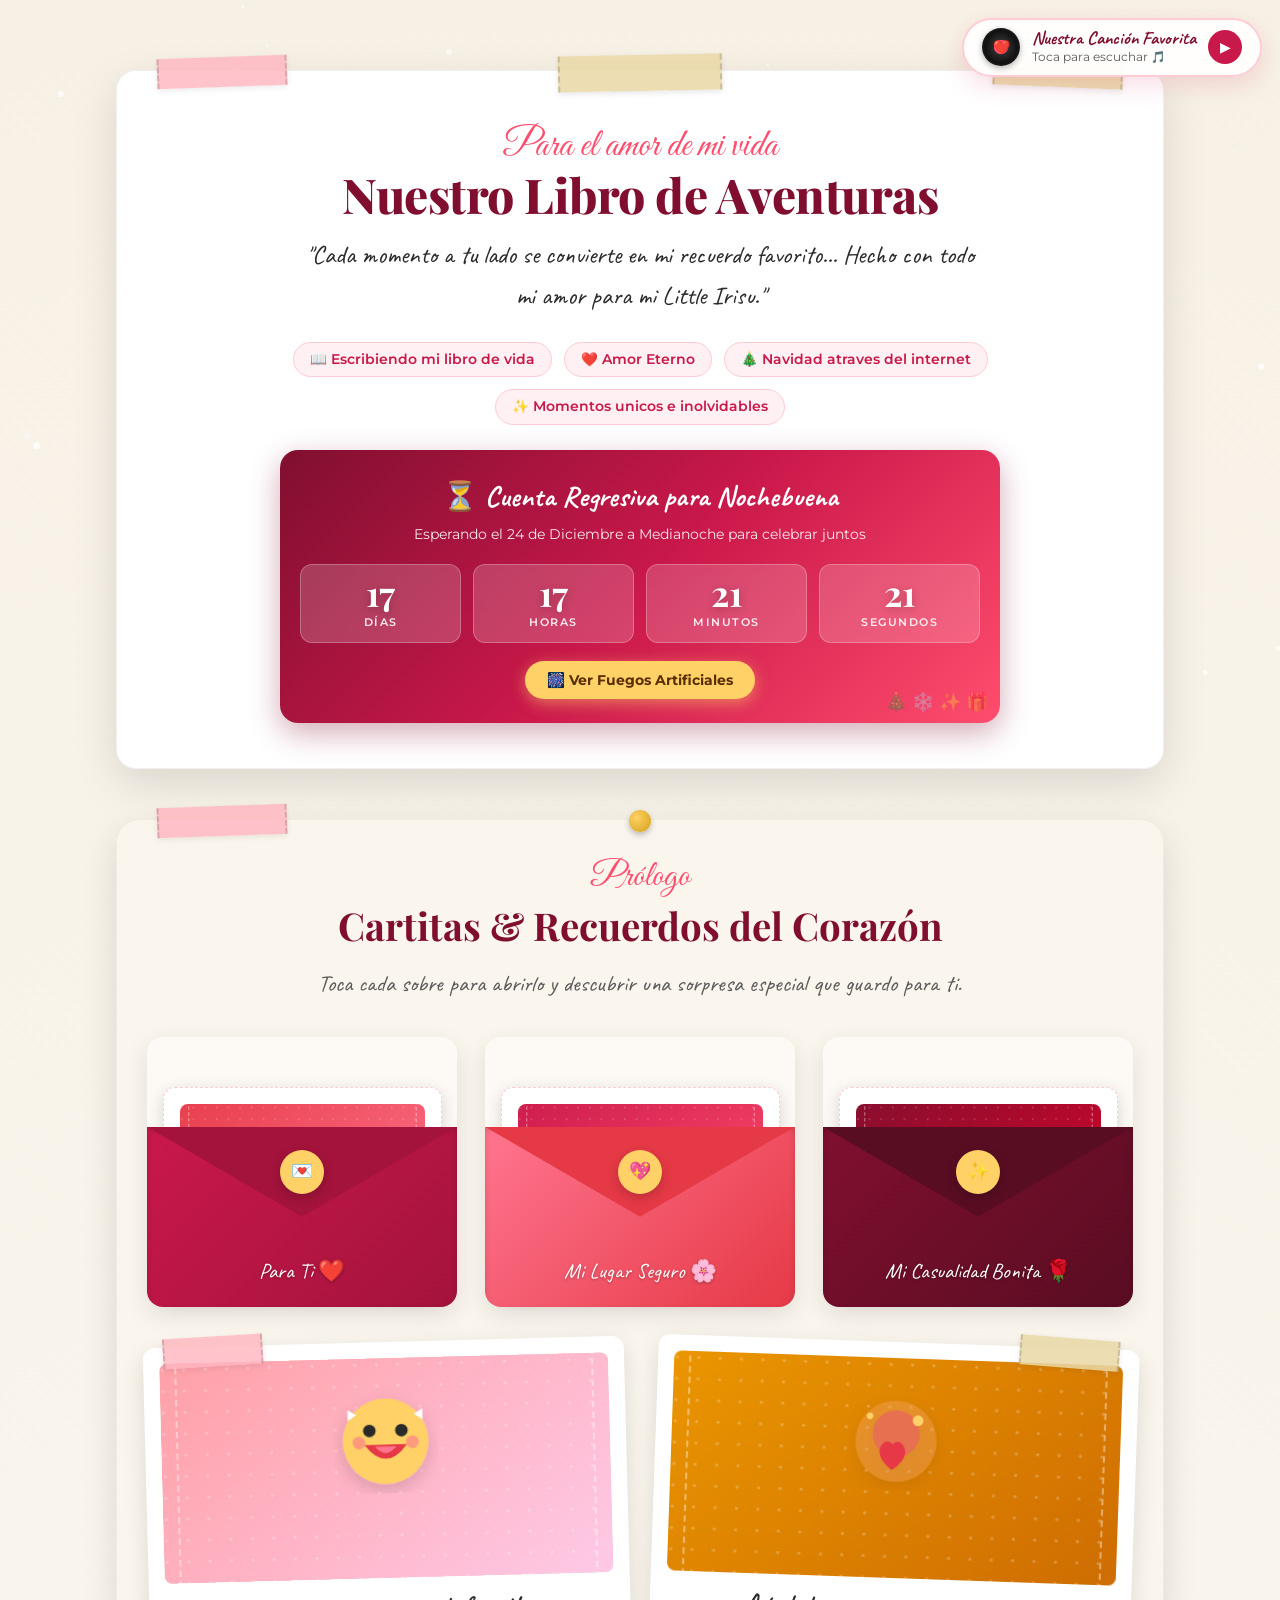
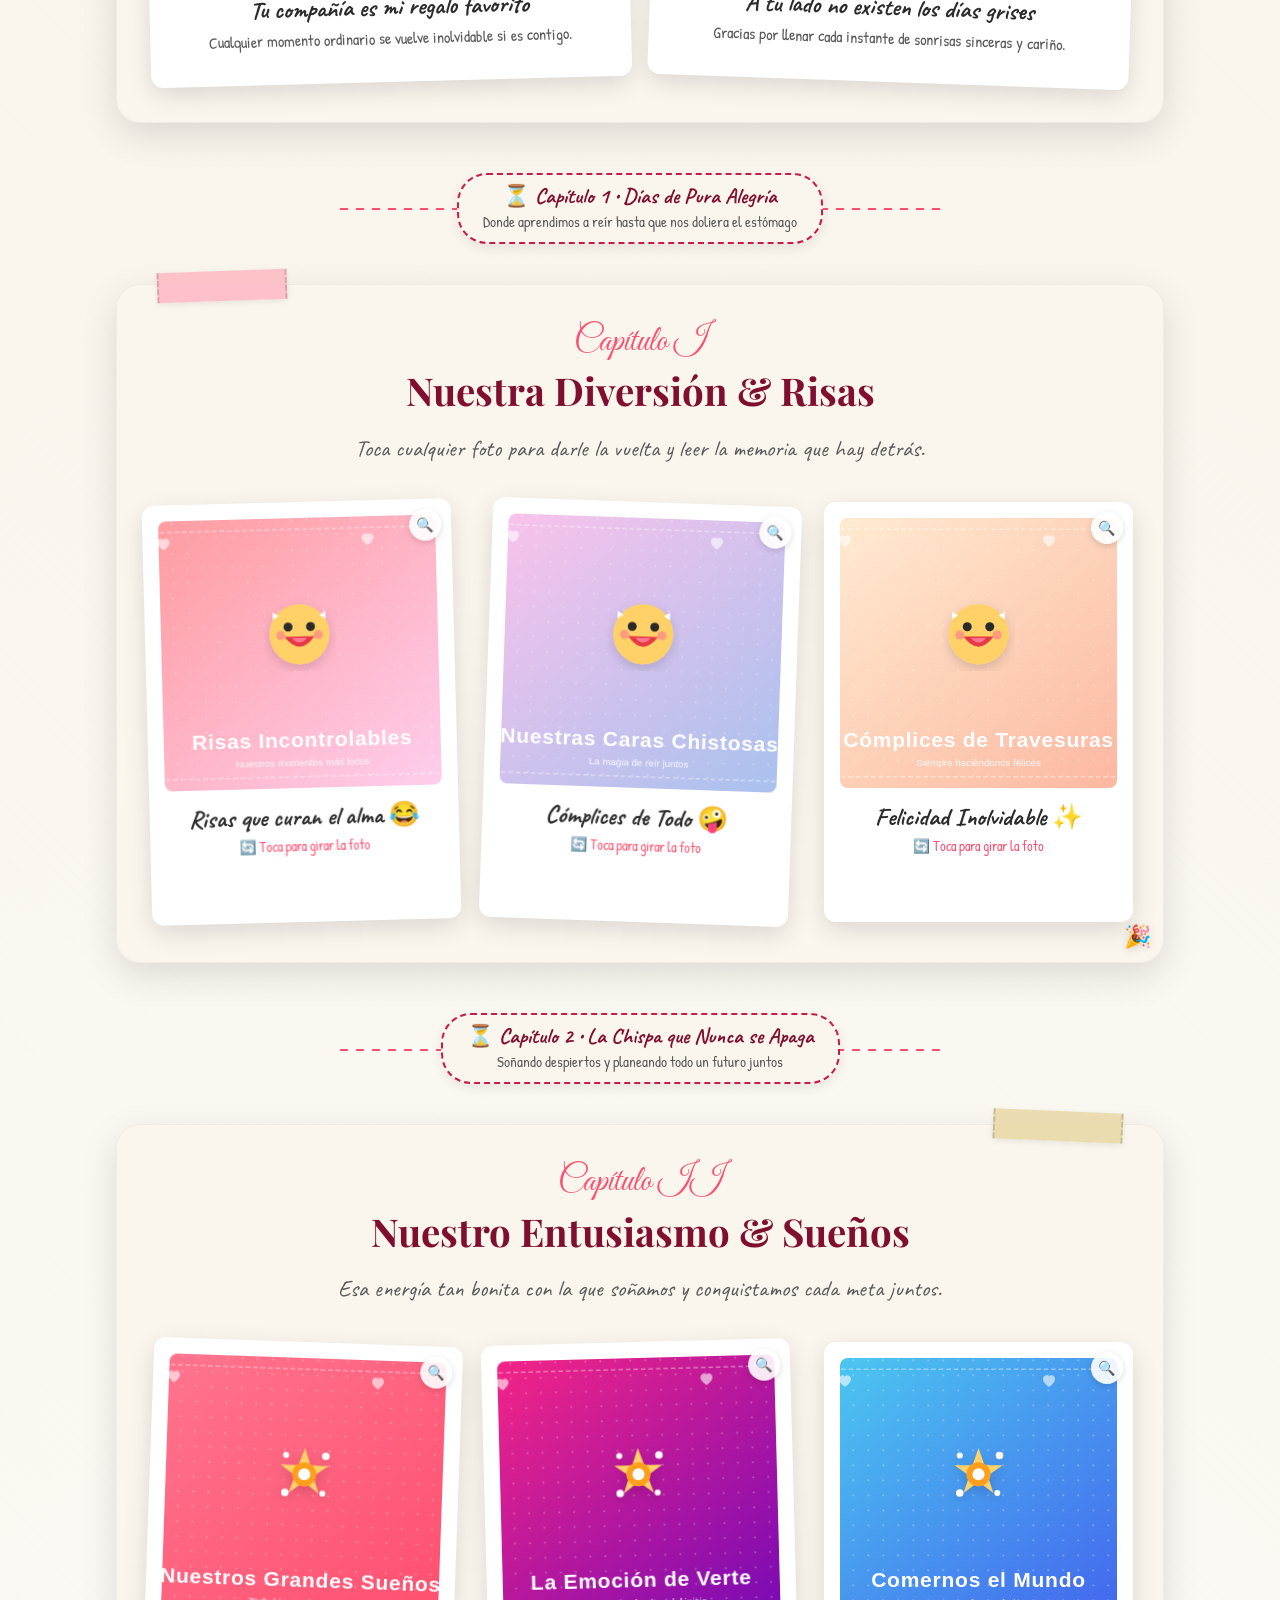
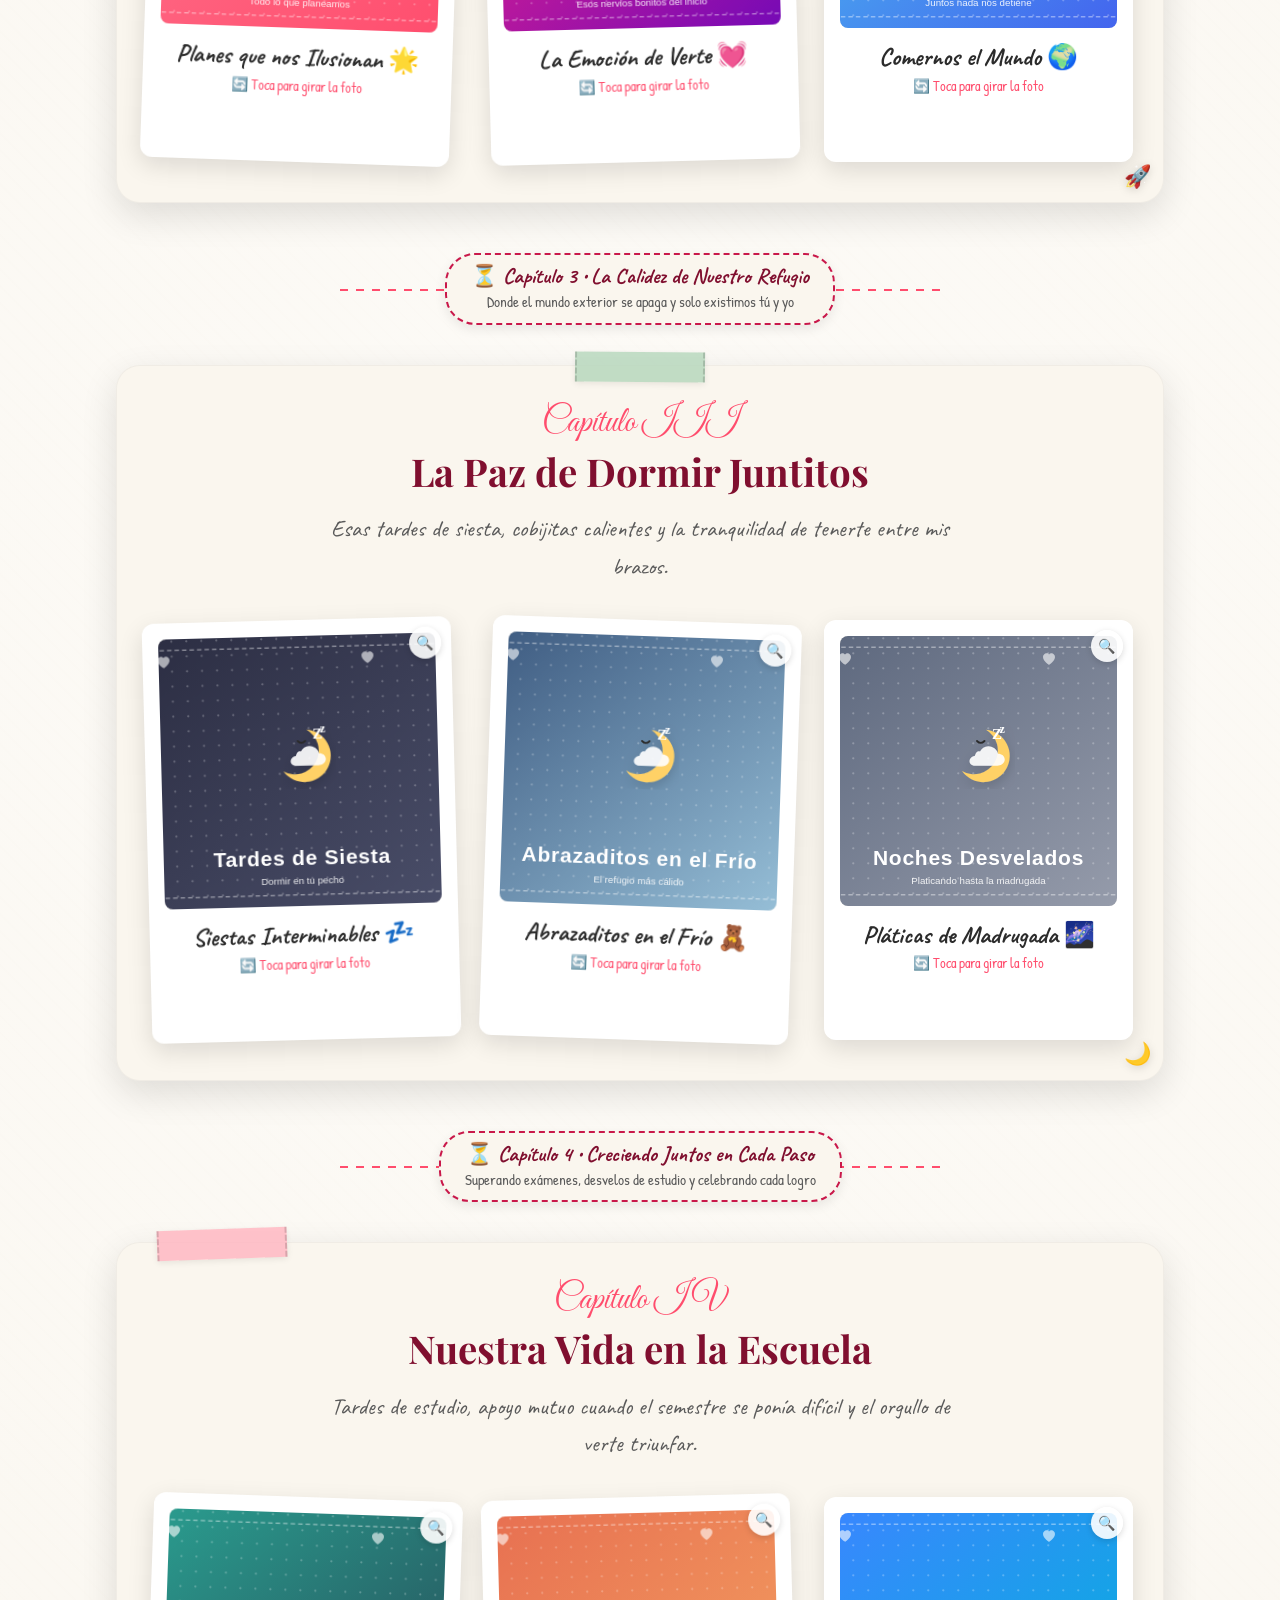
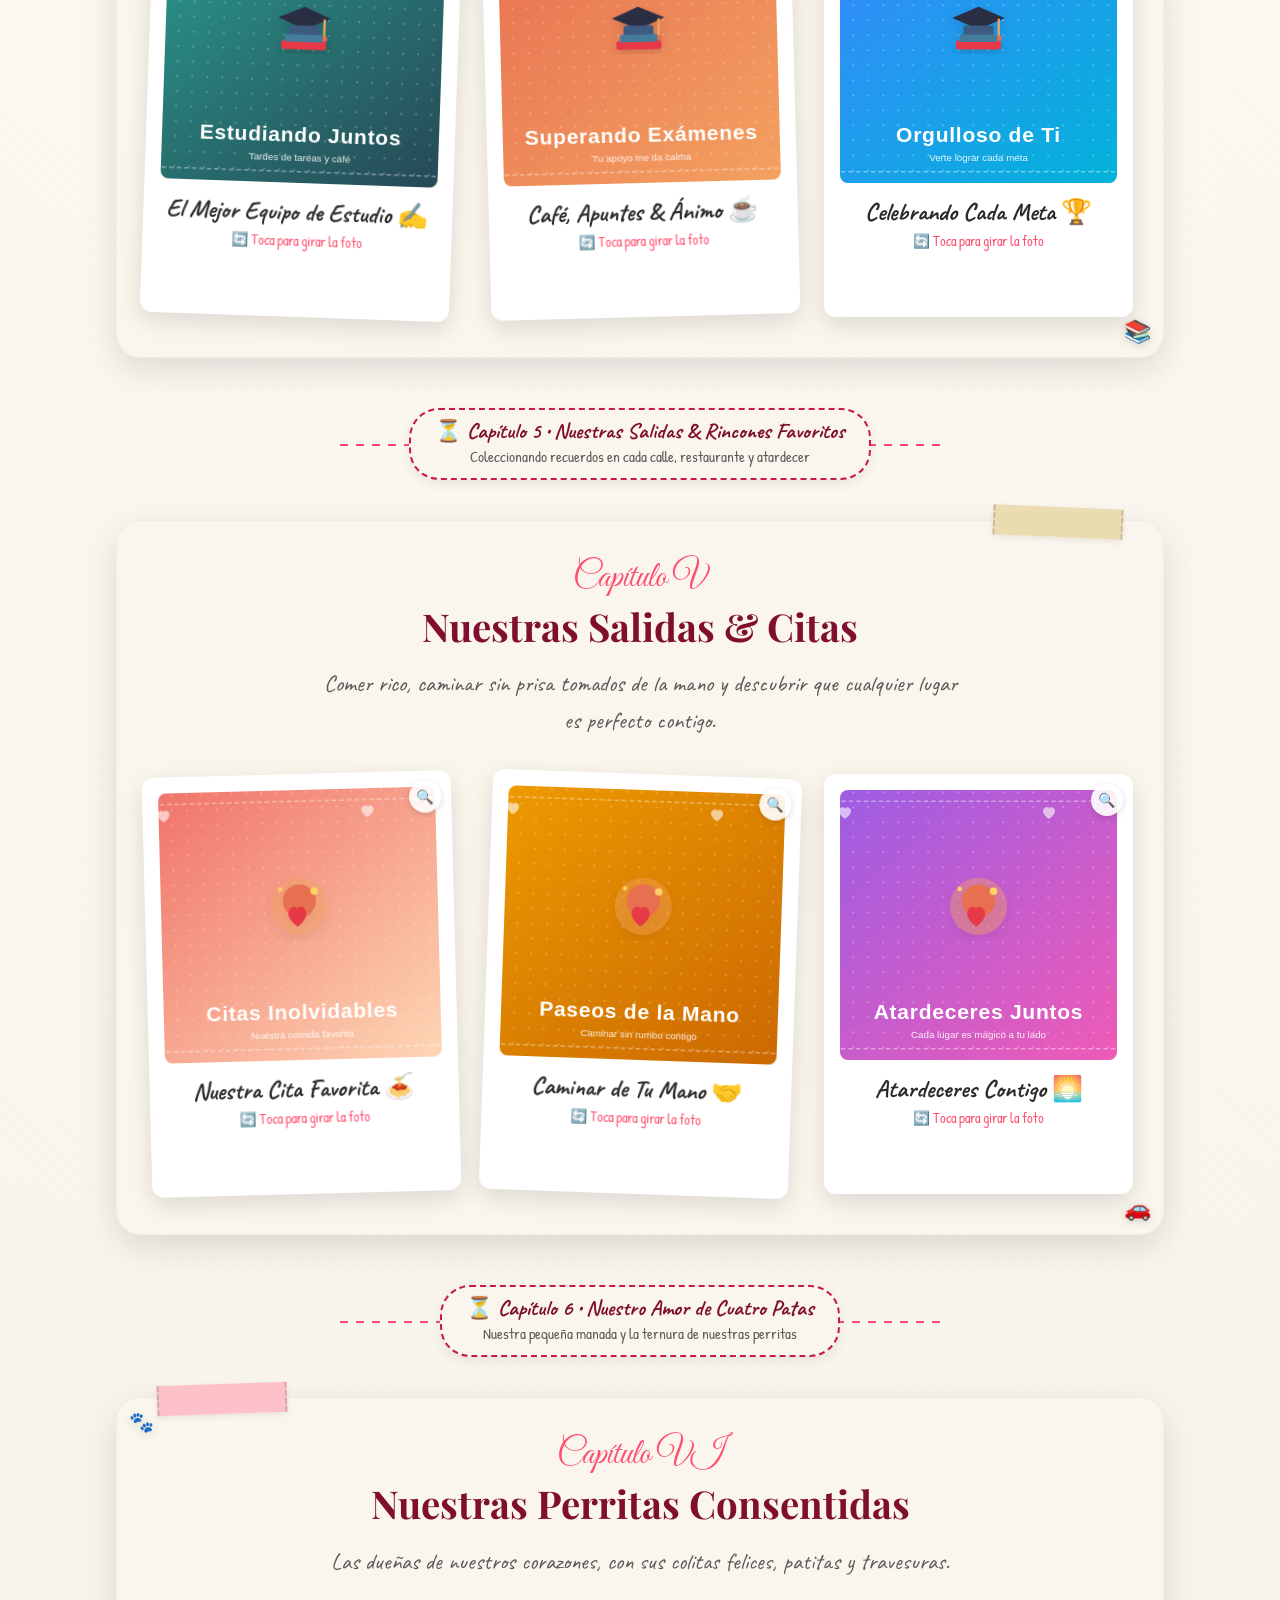
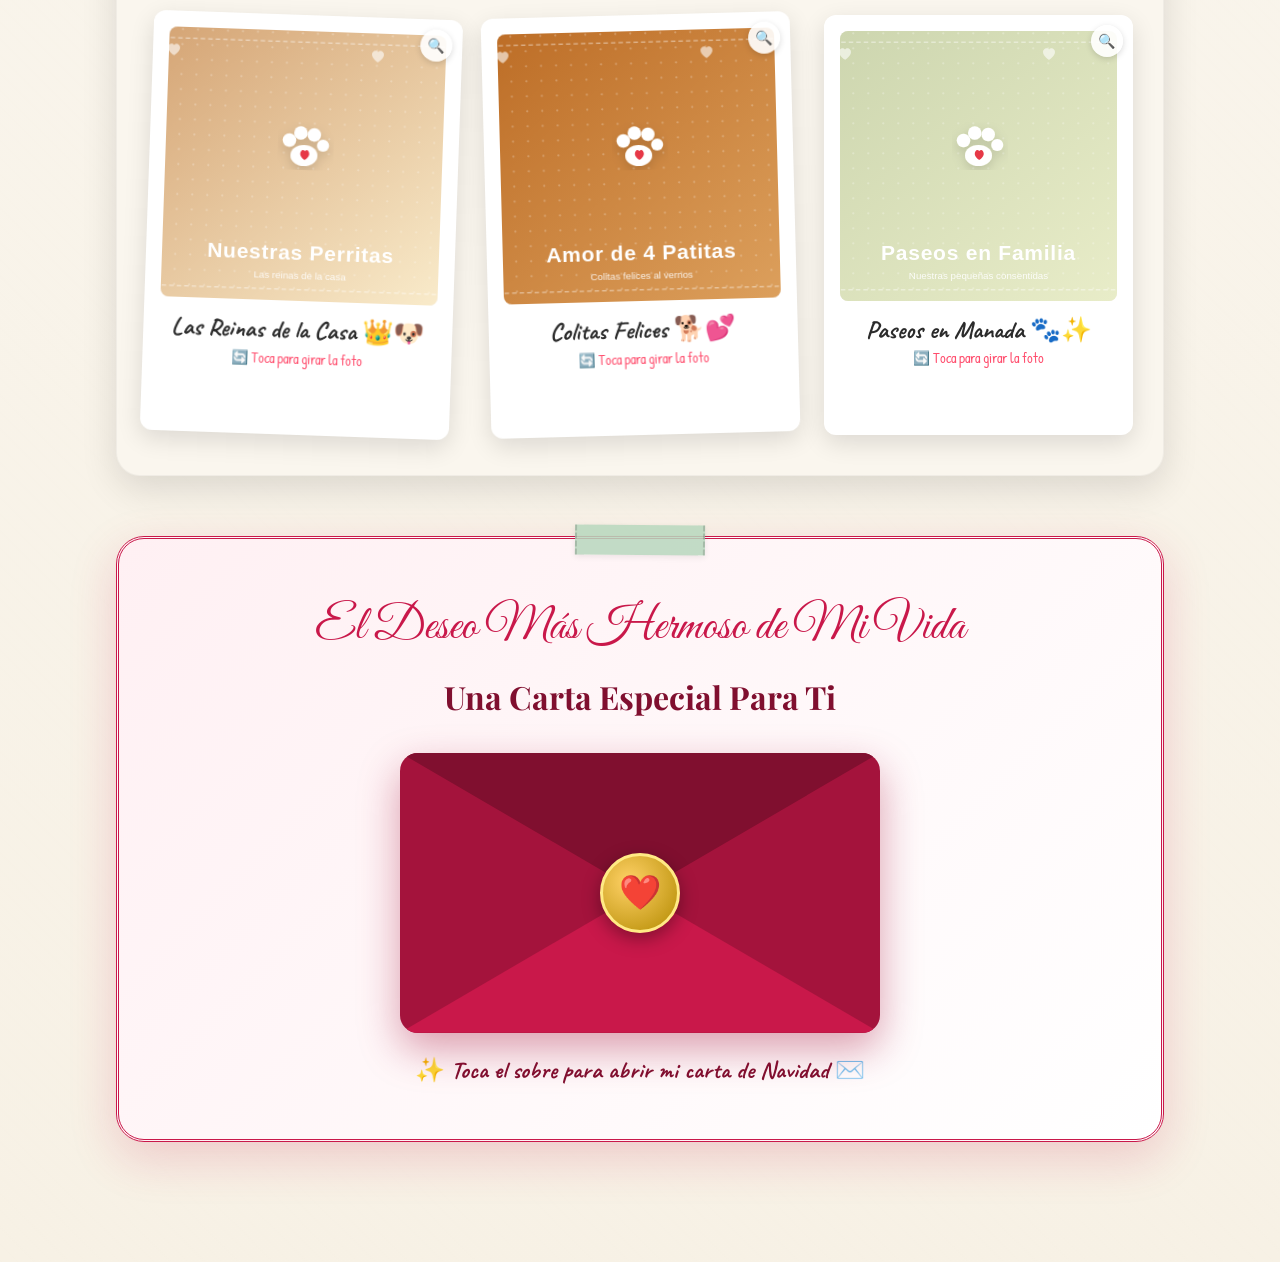
==== NAVIDAD CON MI PRINCESA.html @ db781405 "Subir proyecto Libro de Aventuras Navidad 2026" ====
<!DOCTYPE html>
<html lang="es">
<head>
  <meta charset="UTF-8">
  <meta name="viewport" content="width=device-width, initial-scale=1.0">
  <title>MI LITTLE IRISU ❤️ Nuestro Libro de Aventuras</title>
  
  <!-- Fuentes Románticas de Google -->
  <link rel="preconnect" href="https://fonts.googleapis.com">
  <link rel="preconnect" href="https://fonts.gstatic.com" crossorigin>
  <link href="https://fonts.googleapis.com/css2?family=Caveat:wght@400..700&family=Great+Vibes&family=Montserrat:ital,wght@0,300;0,400;0,600;0,700;1,400&family=Patrick+Hand&family=Playfair+Display:ital,wght@0,400..800;1,400..700&display=swap" rel="stylesheet">
  
  <!-- Estilos CSS -->
  <link rel="stylesheet" href="css/styles.css">
</head>
<body>

  <!-- Lienzos para animación de nieve suave y fuegos artificiales -->
  <canvas id="snow-canvas"></canvas>
  <canvas id="fireworks-canvas"></canvas>

  <!-- ======================================================================
       🎵 SECCIÓN DE MÚSICA (CANCION DE LA WEB)
       ======================================================================
       👉 CÓMO CAMBIAR LA CANCIÓN:
       1. Guarda tu canción en formato MP3 dentro de la carpeta:
          assets/audio/
       2. Nómbrala exactamente: cancion.mp3
       3. O si prefieres otro nombre, cámbialo aquí en 'src="assets/audio/tu_cancion.mp3"'
       4. Más abajo puedes cambiar el nombre de la canción que aparece en pantalla.
       ====================================================================== -->
  <audio id="bg-music-audio" src="assets/audio/cancion.mp3" preload="auto" loop></audio>

  <!-- Reproductor Romántico Flotante (Solo botón de reproducir para ella) -->
  <div class="audio-player-pill" title="Nuestra música">
    <div class="vinyl-disc" id="vinyl-disc"></div>
    <div class="player-info">
      <!-- ✏️ AQUÍ PUEDES CAMBIAR EL NOMBRE DE LA CANCIÓN O EL MENSAJE: -->
      <span class="player-title" id="player-song-title">Nuestra Canción Favorita</span>
      <span class="player-subtitle">Toca para escuchar 🎵</span>
    </div>
    <button class="player-btn" id="music-toggle-btn" aria-label="Reproducir música">▶</button>
  </div>

  <!-- Contenedor Principal del Libro de Aventuras (Scrapbook) -->
  <main class="scrapbook-container">

    <!-- ======================================================================
         PORTADA / ENCABEZADO DEL DIARIO
         ====================================================================== -->
    <header class="hero-journal">
      <div class="washi-tape"></div>
      <div class="washi-tape right"></div>
      
      <!-- ✏️ TÍTULOS Y DEDICATORIAS PRINCIPALES: -->
      <p class="hero-subtitle-top">Para el amor de mi vida</p>
      <h1 class="hero-title">Nuestro Libro de Aventuras</h1>
      <p class="hero-tagline">"Cada momento a tu lado se convierte en mi recuerdo favorito... Hecho con todo mi amor para mi Little Irisu."</p>
      
      <div class="hero-badges-row">
        <span class="hero-badge">📖 Escribiendo mi libro de vida </span>
        <span class="hero-badge">❤️ Amor  Eterno </span>
        <span class="hero-badge">🎄 Navidad atraves del internet</span>
        <span class="hero-badge">✨ Momentos unicos e inolvidables</span>
      </div>

      <!-- ====================================================================
           ⏳ CUENTA REGRESIVA PARA NOCHEBUENA (24 DE DICIEMBRE A MEDIANOCHE)
           ==================================================================== -->
      <section class="countdown-box">
        <h2 class="countdown-header">⏳ Cuenta Regresiva para Nochebuena</h2>
        <p class="countdown-target-desc">Esperando el 24 de Diciembre a Medianoche para celebrar juntos</p>
        
        <div class="countdown-grid">
          <div class="countdown-item">
            <span class="countdown-num" id="count-days">00</span>
            <span class="countdown-label">Días</span>
          </div>
          <div class="countdown-item">
            <span class="countdown-num" id="count-hours">00</span>
            <span class="countdown-label">Horas</span>
          </div>
          <div class="countdown-item">
            <span class="countdown-num" id="count-mins">00</span>
            <span class="countdown-label">Minutos</span>
          </div>
          <div class="countdown-item">
            <span class="countdown-num" id="count-secs">00</span>
            <span class="countdown-label">Segundos</span>
          </div>
        </div>

        <div class="countdown-actions">
          <button class="fireworks-btn" id="btn-test-fireworks">
            🎆 Ver Fuegos Artificiales
          </button>
        </div>
      </section>
    </header>

    <!-- ======================================================================
         💌 SECCIÓN INICIAL: SOBRES INTERACTIVOS & CARTITAS
         ======================================================================
         Al hacer clic en cada sobre, se abre la solapa y sale la cartita con
         su foto y texto describiendo cuánto disfrutas su compañía.
         ====================================================================== -->
    <section class="journal-section" id="seccion-inicio">
      <div class="washi-tape"></div>
      <div class="pushpin"></div>

      <div class="section-header">
        <span class="chapter-number">Prólogo</span>
        <h2 class="section-title">Cartitas & Recuerdos del Corazón</h2>
        <p class="section-dedication">Toca cada sobre para abrirlo y descubrir una sorpresa especial que guardo para ti.</p>
      </div>

      <div class="envelopes-row">
        
        <!-- ✉️ SOBRE 1:
             Para cambiar la foto: reemplaza el archivo en "assets/img/sobres/sobre1.jpg"
             o cambia el src="assets/img/sobres/tu_foto.jpg" aquí abajo: -->
        <div class="envelope-card" id="envelope-1">
          <div class="envelope-wrapper">
            <div class="envelope-flap"></div>
            <div class="envelope-seal-btn">💌</div>
            <div class="envelope-letter">
              <!-- 📸 FOTO SOBRE 1: -->
              <img src="assets/img/sobres/sobre1.svg" alt="Recuerdo de amor" class="envelope-letter-img">
              <!-- ✏️ TEXTO SOBRE 1: -->
              <p class="envelope-letter-text">
                "Desde el primer instante en que empezamos a platicar, sentí una conexión tan pura. Disfruto cada segundo a tu lado, tu risa ilumina mis días más difíciles y me llena de vida."
              </p>
            </div>
            <div class="envelope-pocket">
              <span class="envelope-tag">Para Ti ❤️</span>
            </div>
          </div>
        </div>

        <!-- ✉️ SOBRE 2:
             Para cambiar la foto: reemplaza el archivo en "assets/img/sobres/sobre2.jpg"
             o cambia el src="assets/img/sobres/tu_foto.jpg" aquí abajo: -->
        <div class="envelope-card" id="envelope-2">
          <div class="envelope-wrapper">
            <div class="envelope-flap blush"></div>
            <div class="envelope-seal-btn">💖</div>
            <div class="envelope-letter">
              <!-- 📸 FOTO SOBRE 2: -->
              <img src="assets/img/sobres/sobre2.svg" alt="Recuerdo tierno" class="envelope-letter-img">
              <!-- ✏️ TEXTO SOBRE 2: -->
              <p class="envelope-letter-text">
                "No hay lugar en el mundo donde me sienta más en paz que cuando estoy contigo. Disfruto tanto tu compañía; estar a tu lado hace que el tiempo vuele y siempre quiera más."
              </p>
            </div>
            <div class="envelope-pocket blush">
              <span class="envelope-tag">Mi Lugar Seguro 🌸</span>
            </div>
          </div>
        </div>

        <!-- ✉️ SOBRE 3:
             Para cambiar la foto: reemplaza el archivo en "assets/img/sobres/sobre3.jpg"
             o cambia el src="assets/img/sobres/tu_foto.jpg" aquí abajo: -->
        <div class="envelope-card" id="envelope-3">
          <div class="envelope-wrapper">
            <div class="envelope-flap deep"></div>
            <div class="envelope-seal-btn">✨</div>
            <div class="envelope-letter">
              <!-- 📸 FOTO SOBRE 3: -->
              <img src="assets/img/sobres/sobre3.svg" alt="Recuerdo especial" class="envelope-letter-img">
              <!-- ✏️ TEXTO SOBRE 3: -->
              <p class="envelope-letter-text">
                "Amo tu forma de ser, tus ocurrencias, tu dulzura y cómo me haces sentir tan amado. Eres la casualidad más bonita que el destino puso en mi camino."
              </p>
            </div>
            <div class="envelope-pocket deep">
              <span class="envelope-tag">Mi Casualidad Bonita 🌹</span>
            </div>
          </div>
        </div>

      </div>

      <!-- POLAROIDS ESTÁTICAS DE INICIO -->
      <div class="static-memories-row">
        
        <!-- Polaroid Estática 1 -->
        <div class="polaroid-face polaroid-tilt-left" style="position:relative; min-height: 340px;">
          <div class="washi-tape" style="top:-10px; left:20px; width:100px;"></div>
          <div class="polaroid-photo-wrapper" style="height:220px;">
            <!-- 📸 FOTO ESTÁTICA 1: -->
            <img src="assets/img/diversion/foto1.svg" alt="Sonrisas juntos" class="polaroid-img">
          </div>
          <!-- ✏️ TÍTULO Y TEXTO: -->
          <p class="polaroid-caption">Tu compañía es mi regalo favorito</p>
          <p style="font-family: var(--font-note); font-size: 1rem; color: var(--text-muted); text-align: center; margin-top: 4px;">
            Cualquier momento ordinario se vuelve inolvidable si es contigo.
          </p>
        </div>

        <!-- Polaroid Estática 2 -->
        <div class="polaroid-face polaroid-tilt-right" style="position:relative; min-height: 340px;">
          <div class="washi-tape right" style="top:-10px; right:20px; width:100px;"></div>
          <div class="polaroid-photo-wrapper" style="height:220px;">
            <!-- 📸 FOTO ESTÁTICA 2: -->
            <img src="assets/img/salidas/foto2.svg" alt="Paseos de la mano" class="polaroid-img">
          </div>
          <!-- ✏️ TÍTULO Y TEXTO: -->
          <p class="polaroid-caption">A tu lado no existen los días grises</p>
          <p style="font-family: var(--font-note); font-size: 1rem; color: var(--text-muted); text-align: center; margin-top: 4px;">
            Gracias por llenar cada instante de sonrisas sinceras y cariño.
          </p>
        </div>

      </div>
    </section>

    <!-- ======================================================================
         ⏳ LAPSO DE TIEMPO 1
         ====================================================================== -->
    <div class="time-lapse-connector">
      <div class="time-lapse-badge">
        <span class="time-lapse-period">⏳ Capítulo 1 • Días de Pura Alegría</span>
        <span class="time-lapse-phrase">Donde aprendimos a reír hasta que nos doliera el estómago</span>
      </div>
    </div>

    <!-- ======================================================================
         🤣 SECCIÓN 1: DIVERSIÓN
         ====================================================================== -->
    <section class="journal-section" id="seccion-diversion">
      <div class="washi-tape"></div>
      <div class="sticker-heart">🎉</div>

      <div class="section-header">
        <span class="chapter-number">Capítulo I</span>
        <h2 class="section-title">Nuestra Diversión & Risas</h2>
        <p class="section-dedication">Toca cualquier foto para darle la vuelta y leer la memoria que hay detrás.</p>
      </div>

      <div class="cards-grid">
        
        <!-- ====================================================
             📸 TARJETA DIVERSIÓN 1:
             - Foto del frente: src="assets/img/diversion/foto1.svg" (o tu foto .jpg)
             - Reverso: Texto que se lee al voltear la tarjeta
             ==================================================== -->
        <div class="polaroid-flip-card">
          <div class="polaroid-inner">
            <div class="polaroid-face polaroid-front polaroid-tilt-left">
              <div class="card-tools">
                <button class="tool-btn tool-zoom" title="Ampliar">🔍</button>
              </div>
              <div class="polaroid-photo-wrapper">
                <!-- 📸 FOTO: -->
                <img src="assets/img/diversion/foto1.svg" alt="Diversión juntos" class="polaroid-img">
              </div>
              <p class="polaroid-caption">Risas que curan el alma 😂</p>
              <div class="card-hint-flip">🔄 Toca para girar la foto</div>
            </div>
            <!-- REVERSO (NOTAS ESCRITAS A MANO): -->
            <div class="polaroid-face polaroid-back">
              <div class="back-header">
                <span class="back-date">📅 Siempre Contigo</span>
                <span class="back-stamp">✨</span>
              </div>
              <!-- ✏️ TU TEXTO DEL REVERSO: -->
              <p class="back-note-text">
                "Amo cuando nos reímos de cualquier tontería que nadie más entendería. Nuestras caras chistosas, las miradas cómplices y esa forma tan tuya de hacerme sonreír incluso cuando tengo un mal día."
              </p>
              <div class="back-signature">Te amo infinito ❤️</div>
            </div>
          </div>
        </div>

        <!-- ====================================================
             📸 TARJETA DIVERSIÓN 2:
             - Foto del frente: src="assets/img/diversion/foto2.svg" (o tu foto .jpg)
             ==================================================== -->
        <div class="polaroid-flip-card">
          <div class="polaroid-inner">
            <div class="polaroid-face polaroid-front polaroid-tilt-right">
              <div class="card-tools">
                <button class="tool-btn tool-zoom" title="Ampliar">🔍</button>
              </div>
              <div class="polaroid-photo-wrapper">
                <!-- 📸 FOTO: -->
                <img src="assets/img/diversion/foto2.svg" alt="Travesuras" class="polaroid-img">
              </div>
              <p class="polaroid-caption">Cómplices de Todo 🤪</p>
              <div class="card-hint-flip">🔄 Toca para girar la foto</div>
            </div>
            <div class="polaroid-face polaroid-back">
              <div class="back-header">
                <span class="back-date">📅 Momentos Épicos</span>
                <span class="back-stamp">🍕</span>
              </div>
              <!-- ✏️ TU TEXTO DEL REVERSO: -->
              <p class="back-note-text">
                "Contigo nunca hay momentos aburridos. Somos el mejor equipo para hacer travesuras, cantar canciones a todo pulmón y disfrutar de cada ocurrencia juntos."
              </p>
              <div class="back-signature">Mi payasita favorita 💕</div>
            </div>
          </div>
        </div>

        <!-- ====================================================
             📸 TARJETA DIVERSIÓN 3:
             - Foto del frente: src="assets/img/diversion/foto3.svg" (o tu foto .jpg)
             ==================================================== -->
        <div class="polaroid-flip-card">
          <div class="polaroid-inner">
            <div class="polaroid-face polaroid-front">
              <div class="card-tools">
                <button class="tool-btn tool-zoom" title="Ampliar">🔍</button>
              </div>
              <div class="polaroid-photo-wrapper">
                <!-- 📸 FOTO: -->
                <img src="assets/img/diversion/foto3.svg" alt="Felicidad pura" class="polaroid-img">
              </div>
              <p class="polaroid-caption">Felicidad Inolvidable ✨</p>
              <div class="card-hint-flip">🔄 Toca para girar la foto</div>
            </div>
            <div class="polaroid-face polaroid-back">
              <div class="back-header">
                <span class="back-date">📅 Nuestra Magia</span>
                <span class="back-stamp">💫</span>
              </div>
              <!-- ✏️ TU TEXTO DEL REVERSO: -->
              <p class="back-note-text">
                "Estar a tu lado me hace sentir como un niño pequeño otra vez, lleno de curiosidad y alegría. Verte sonreír de oreja a oreja es el espectáculo más bonito del mundo."
              </p>
              <div class="back-signature">Por siempre juntos 💖</div>
            </div>
          </div>
        </div>

      </div>
    </section>

    <!-- ======================================================================
         ⏳ LAPSO DE TIEMPO 2
         ====================================================================== -->
    <div class="time-lapse-connector">
      <div class="time-lapse-badge">
        <span class="time-lapse-period">⏳ Capítulo 2 • La Chispa que Nunca se Apaga</span>
        <span class="time-lapse-phrase">Soñando despiertos y planeando todo un futuro juntos</span>
      </div>
    </div>

    <!-- ======================================================================
         🚀 SECCIÓN 2: ENTUSIASMO
         ====================================================================== -->
    <section class="journal-section" id="seccion-entusiasmo">
      <div class="washi-tape right"></div>
      <div class="sticker-heart">🚀</div>

      <div class="section-header">
        <span class="chapter-number">Capítulo II</span>
        <h2 class="section-title">Nuestro Entusiasmo & Sueños</h2>
        <p class="section-dedication">Esa energía tan bonita con la que soñamos y conquistamos cada meta juntos.</p>
      </div>

      <div class="cards-grid">
        
        <!-- 📸 TARJETA ENTUSIASMO 1: -->
        <div class="polaroid-flip-card">
          <div class="polaroid-inner">
            <div class="polaroid-face polaroid-front polaroid-tilt-right">
              <div class="card-tools">
                <button class="tool-btn tool-zoom" title="Ampliar">🔍</button>
              </div>
              <div class="polaroid-photo-wrapper">
                <!-- 📸 FOTO: -->
                <img src="assets/img/entusiasmo/foto1.svg" alt="Nuestros Sueños" class="polaroid-img">
              </div>
              <p class="polaroid-caption">Planes que nos Ilusionan 🌟</p>
              <div class="card-hint-flip">🔄 Toca para girar la foto</div>
            </div>
            <div class="polaroid-face polaroid-back">
              <div class="back-header">
                <span class="back-date">📅 Metas Compartidas</span>
                <span class="back-stamp">✈️</span>
              </div>
              <!-- ✏️ TU TEXTO DEL REVERSO: -->
              <p class="back-note-text">
                "Amo la chispa en tus ojitos cada vez que me cuentas un sueño nuevo, un proyecto o un viaje que queremos hacer. Esa pasión tuya me contagia y me hace desear llegar lejísimos a tu lado."
              </p>
              <div class="back-signature">Tú y yo al infinito 💫</div>
            </div>
          </div>
        </div>

        <!-- 📸 TARJETA ENTUSIASMO 2: -->
        <div class="polaroid-flip-card">
          <div class="polaroid-inner">
            <div class="polaroid-face polaroid-front polaroid-tilt-left">
              <div class="card-tools">
                <button class="tool-btn tool-zoom" title="Ampliar">🔍</button>
              </div>
              <div class="polaroid-photo-wrapper">
                <!-- 📸 FOTO: -->
                <img src="assets/img/entusiasmo/foto2.svg" alt="Nuestra Energía" class="polaroid-img">
              </div>
              <p class="polaroid-caption">La Emoción de Verte 💓</p>
              <div class="card-hint-flip">🔄 Toca para girar la foto</div>
            </div>
            <div class="polaroid-face polaroid-back">
              <div class="back-header">
                <span class="back-date">📅 Mariposas en el Estómago</span>
                <span class="back-stamp">💌</span>
              </div>
              <!-- ✏️ TU TEXTO DEL REVERSO: -->
              <p class="back-note-text">
                "Aunque nos veamos todos los días, sigo sintiendo esa emoción hermosa antes de encontrarnos. Arreglarme para verte y esperar tu llegada sigue siendo mi parte favorita de la semana."
              </p>
              <div class="back-signature">Siempre enamorado de ti 🌹</div>
            </div>
          </div>
        </div>

        <!-- 📸 TARJETA ENTUSIASMO 3: -->
        <div class="polaroid-flip-card">
          <div class="polaroid-inner">
            <div class="polaroid-face polaroid-front">
              <div class="card-tools">
                <button class="tool-btn tool-zoom" title="Ampliar">🔍</button>
              </div>
              <div class="polaroid-photo-wrapper">
                <!-- 📸 FOTO: -->
                <img src="assets/img/entusiasmo/foto3.svg" alt="Conquistar el Mundo" class="polaroid-img">
              </div>
              <p class="polaroid-caption">Comernos el Mundo 🌍</p>
              <div class="card-hint-flip">🔄 Toca para girar la foto</div>
            </div>
            <div class="polaroid-face polaroid-back">
              <div class="back-header">
                <span class="back-date">📅 Nuestro Futuro</span>
                <span class="back-stamp">🚀</span>
              </div>
              <!-- ✏️ TU TEXTO DEL REVERSO: -->
              <p class="back-note-text">
                "Juntos no hay reto que nos quede grande. Tu fuerza me inspira todos los días a ser mejor persona y a creer que lo imposible es solo cuestión de tiempo si vamos de la mano."
              </p>
              <div class="back-signature">Contigo todo es posible ❤️</div>
            </div>
          </div>
        </div>

      </div>
    </section>

    <!-- ======================================================================
         ⏳ LAPSO DE TIEMPO 3
         ====================================================================== -->
    <div class="time-lapse-connector">
      <div class="time-lapse-badge">
        <span class="time-lapse-period">⏳ Capítulo 3 • La Calidez de Nuestro Refugio</span>
        <span class="time-lapse-phrase">Donde el mundo exterior se apaga y solo existimos tú y yo</span>
      </div>
    </div>

    <!-- ======================================================================
         🌙 SECCIÓN 3: DORMIR
         ====================================================================== -->
    <section class="journal-section" id="seccion-dormir">
      <div class="washi-tape center"></div>
      <div class="sticker-heart">🌙</div>

      <div class="section-header">
        <span class="chapter-number">Capítulo III</span>
        <h2 class="section-title">La Paz de Dormir Juntitos</h2>
        <p class="section-dedication">Esas tardes de siesta, cobijitas calientes y la tranquilidad de tenerte entre mis brazos.</p>
      </div>

      <div class="cards-grid">
        
        <!-- 📸 TARJETA DORMIR 1: -->
        <div class="polaroid-flip-card">
          <div class="polaroid-inner">
            <div class="polaroid-face polaroid-front polaroid-tilt-left">
              <div class="card-tools">
                <button class="tool-btn tool-zoom" title="Ampliar">🔍</button>
              </div>
              <div class="polaroid-photo-wrapper">
                <!-- 📸 FOTO: -->
                <img src="assets/img/dormir/foto1.svg" alt="Siestas Juntos" class="polaroid-img">
              </div>
              <p class="polaroid-caption">Siestas Interminables 💤</p>
              <div class="card-hint-flip">🔄 Toca para girar la foto</div>
            </div>
            <div class="polaroid-face polaroid-back">
              <div class="back-header">
                <span class="back-date">📅 Tardes de Lluvia</span>
                <span class="back-stamp">☁️</span>
              </div>
              <!-- ✏️ TU TEXTO DEL REVERSO: -->
              <p class="back-note-text">
                "Verte dormir con esa carita tan tierna y angelical es una de las cosas más hermosas de mi vida. Me da una paz que no encuentro en ninguna otra parte del mundo."
              </p>
              <div class="back-signature">Mi bebita consentida 🌸</div>
            </div>
          </div>
        </div>

        <!-- 📸 TARJETA DORMIR 2: -->
        <div class="polaroid-flip-card">
          <div class="polaroid-inner">
            <div class="polaroid-face polaroid-front polaroid-tilt-right">
              <div class="card-tools">
                <button class="tool-btn tool-zoom" title="Ampliar">🔍</button>
              </div>
              <div class="polaroid-photo-wrapper">
                <!-- 📸 FOTO: -->
                <img src="assets/img/dormir/foto2.svg" alt="Abrazados en el Frío" class="polaroid-img">
              </div>
              <p class="polaroid-caption">Abrazaditos en el Frío 🧸</p>
              <div class="card-hint-flip">🔄 Toca para girar la foto</div>
            </div>
            <div class="polaroid-face polaroid-back">
              <div class="back-header">
                <span class="back-date">📅 Calorcito Tuyo</span>
                <span class="back-stamp">☕</span>
              </div>
              <!-- ✏️ TU TEXTO DEL REVERSO: -->
              <p class="back-note-text">
                "No importa el frío que haga afuera cuando estamos cobijados, abrazados y escuchando nuestra respiración. Eres el lugar más tibio y seguro del universo."
              </p>
              <div class="back-signature">Tu eterno abrazador 💕</div>
            </div>
          </div>
        </div>

        <!-- 📸 TARJETA DORMIR 3: -->
        <div class="polaroid-flip-card">
          <div class="polaroid-inner">
            <div class="polaroid-face polaroid-front">
              <div class="card-tools">
                <button class="tool-btn tool-zoom" title="Ampliar">🔍</button>
              </div>
              <div class="polaroid-photo-wrapper">
                <!-- 📸 FOTO: -->
                <img src="assets/img/dormir/foto3.svg" alt="Desveladas de Amor" class="polaroid-img">
              </div>
              <p class="polaroid-caption">Pláticas de Madrugada 🌌</p>
              <div class="card-hint-flip">🔄 Toca para girar la foto</div>
            </div>
            <div class="polaroid-face polaroid-back">
              <div class="back-header">
                <span class="back-date">📅 3:00 AM</span>
                <span class="back-stamp">✨</span>
              </div>
              <!-- ✏️ TU TEXTO DEL REVERSO: -->
              <p class="back-note-text">
                "Esas llamadas y pláticas hasta la madrugada donde nos confesamos todo, compartimos recuerdos y nos quedamos dormidos con el teléfono al lado. Dulces sueños, mi amor."
              </p>
              <div class="back-signature">Sueño contigo siempre 🌙</div>
            </div>
          </div>
        </div>

      </div>
    </section>

    <!-- ======================================================================
         ⏳ LAPSO DE TIEMPO 4
         ====================================================================== -->
    <div class="time-lapse-connector">
      <div class="time-lapse-badge">
        <span class="time-lapse-period">⏳ Capítulo 4 • Creciendo Juntos en Cada Paso</span>
        <span class="time-lapse-phrase">Superando exámenes, desvelos de estudio y celebrando cada logro</span>
      </div>
    </div>

    <!-- ======================================================================
         📚 SECCIÓN 4: ESCUELA
         ====================================================================== -->
    <section class="journal-section" id="seccion-escuela">
      <div class="washi-tape"></div>
      <div class="sticker-heart">📚</div>

      <div class="section-header">
        <span class="chapter-number">Capítulo IV</span>
        <h2 class="section-title">Nuestra Vida en la Escuela</h2>
        <p class="section-dedication">Tardes de estudio, apoyo mutuo cuando el semestre se ponía difícil y el orgullo de verte triunfar.</p>
      </div>

      <div class="cards-grid">
        
        <!-- 📸 TARJETA ESCUELA 1: -->
        <div class="polaroid-flip-card">
          <div class="polaroid-inner">
            <div class="polaroid-face polaroid-front polaroid-tilt-right">
              <div class="card-tools">
                <button class="tool-btn tool-zoom" title="Ampliar">🔍</button>
              </div>
              <div class="polaroid-photo-wrapper">
                <!-- 📸 FOTO: -->
                <img src="assets/img/escuela/foto1.svg" alt="Estudiando Juntos" class="polaroid-img">
              </div>
              <p class="polaroid-caption">El Mejor Equipo de Estudio ✍️</p>
              <div class="card-hint-flip">🔄 Toca para girar la foto</div>
            </div>
            <div class="polaroid-face polaroid-back">
              <div class="back-header">
                <span class="back-date">📅 Semestre Superado</span>
                <span class="back-stamp">✏️</span>
              </div>
              <!-- ✏️ TU TEXTO DEL REVERSO: -->
              <p class="back-note-text">
                "Hacer tareas y proyectos contigo convirtió las materias pesadas en momentos divertidos. Aunque a veces nos distrajéramos riéndonos, siempre nos apoyamos al 100%."
              </p>
              <div class="back-signature">Orgulloso de ti 🎓</div>
            </div>
          </div>
        </div>

        <!-- 📸 TARJETA ESCUELA 2: -->
        <div class="polaroid-flip-card">
          <div class="polaroid-inner">
            <div class="polaroid-face polaroid-front polaroid-tilt-left">
              <div class="card-tools">
                <button class="tool-btn tool-zoom" title="Ampliar">🔍</button>
              </div>
              <div class="polaroid-photo-wrapper">
                <!-- 📸 FOTO: -->
                <img src="assets/img/escuela/foto2.svg" alt="Apoyo en Exámenes" class="polaroid-img">
              </div>
              <p class="polaroid-caption">Café, Apuntes & Ánimo ☕</p>
              <div class="card-hint-flip">🔄 Toca para girar la foto</div>
            </div>
            <div class="polaroid-face polaroid-back">
              <div class="back-header">
                <span class="back-date">📅 Días de Presión</span>
                <span class="back-stamp">💡</span>
              </div>
              <!-- ✏️ TU TEXTO DEL REVERSO: -->
              <p class="back-note-text">
                "Cuando los exámenes te estresaban, solo quería abrazarte y recordarte lo inteligente y capaz que eres. Verte superar cada reto me llena de admiración total."
              </p>
              <div class="back-signature">Tu fan número 1 💖</div>
            </div>
          </div>
        </div>

        <!-- 📸 TARJETA ESCUELA 3: -->
        <div class="polaroid-flip-card">
          <div class="polaroid-inner">
            <div class="polaroid-face polaroid-front">
              <div class="card-tools">
                <button class="tool-btn tool-zoom" title="Ampliar">🔍</button>
              </div>
              <div class="polaroid-photo-wrapper">
                <!-- 📸 FOTO: -->
                <img src="assets/img/escuela/foto3.svg" alt="Celebrando Logros" class="polaroid-img">
              </div>
              <p class="polaroid-caption">Celebrando Cada Meta 🏆</p>
              <div class="card-hint-flip">🔄 Toca para girar la foto</div>
            </div>
            <div class="polaroid-face polaroid-back">
              <div class="back-header">
                <span class="back-date">📅 Éxito Compartido</span>
                <span class="back-stamp">🌟</span>
              </div>
              <!-- ✏️ TU TEXTO DEL REVERSO: -->
              <p class="back-note-text">
                "Cada diez, cada materia aprobada y cada paso que das en tu carrera es una fiesta para mí. Estoy seguro de que vas a lograr todo lo que te propongas en la vida."
              </p>
              <div class="back-signature">Siempre a tu lado ❤️</div>
            </div>
          </div>
        </div>

      </div>
    </section>

    <!-- ======================================================================
         ⏳ LAPSO DE TIEMPO 5
         ====================================================================== -->
    <div class="time-lapse-connector">
      <div class="time-lapse-badge">
        <span class="time-lapse-period">⏳ Capítulo 5 • Nuestras Salidas & Rincones Favoritos</span>
        <span class="time-lapse-phrase">Coleccionando recuerdos en cada calle, restaurante y atardecer</span>
      </div>
    </div>

    <!-- ======================================================================
         🚗 SECCIÓN 5: SALIDAS
         ====================================================================== -->
    <section class="journal-section" id="seccion-salidas">
      <div class="washi-tape right"></div>
      <div class="sticker-heart">🚗</div>

      <div class="section-header">
        <span class="chapter-number">Capítulo V</span>
        <h2 class="section-title">Nuestras Salidas & Citas</h2>
        <p class="section-dedication">Comer rico, caminar sin prisa tomados de la mano y descubrir que cualquier lugar es perfecto contigo.</p>
      </div>

      <div class="cards-grid">
        
        <!-- 📸 TARJETA SALIDAS 1: -->
        <div class="polaroid-flip-card">
          <div class="polaroid-inner">
            <div class="polaroid-face polaroid-front polaroid-tilt-left">
              <div class="card-tools">
                <button class="tool-btn tool-zoom" title="Ampliar">🔍</button>
              </div>
              <div class="polaroid-photo-wrapper">
                <!-- 📸 FOTO: -->
                <img src="assets/img/salidas/foto1.svg" alt="Citas Románticas" class="polaroid-img">
              </div>
              <p class="polaroid-caption">Nuestra Cita Favorita 🍝</p>
              <div class="card-hint-flip">🔄 Toca para girar la foto</div>
            </div>
            <div class="polaroid-face polaroid-back">
              <div class="back-header">
                <span class="back-date">📅 Cenando Juntos</span>
                <span class="back-stamp">🍷</span>
              </div>
              <!-- ✏️ TU TEXTO DEL REVERSO: -->
              <p class="back-note-text">
                "La comida siempre sabe mejor cuando estamos juntos. Mirarte al otro lado de la mesa, platicar de nuestras cosas y reírnos me hace sentir el hombre más afortunado."
              </p>
              <div class="back-signature">Por mil citas más 🌹</div>
            </div>
          </div>
        </div>

        <!-- 📸 TARJETA SALIDAS 2: -->
        <div class="polaroid-flip-card">
          <div class="polaroid-inner">
            <div class="polaroid-face polaroid-front polaroid-tilt-right">
              <div class="card-tools">
                <button class="tool-btn tool-zoom" title="Ampliar">🔍</button>
              </div>
              <div class="polaroid-photo-wrapper">
                <!-- 📸 FOTO: -->
                <img src="assets/img/salidas/foto2.svg" alt="Paseos Juntos" class="polaroid-img">
              </div>
              <p class="polaroid-caption">Caminar de Tu Mano 🤝</p>
              <div class="card-hint-flip">🔄 Toca para girar la foto</div>
            </div>
            <div class="polaroid-face polaroid-back">
              <div class="back-header">
                <span class="back-date">📅 Paseos Sin Rumbo</span>
                <span class="back-stamp">🌿</span>
              </div>
              <!-- ✏️ TU TEXTO DEL REVERSO: -->
              <p class="back-note-text">
                "Caminar contigo por el parque, sentir tu mano entrelazada con la mía y simplemente disfrutar el momento. No necesito un destino cuando camino a tu lado."
              </p>
              <div class="back-signature">De tu mano siempre 💕</div>
            </div>
          </div>
        </div>

        <!-- 📸 TARJETA SALIDAS 3: -->
        <div class="polaroid-flip-card">
          <div class="polaroid-inner">
            <div class="polaroid-face polaroid-front">
              <div class="card-tools">
                <button class="tool-btn tool-zoom" title="Ampliar">🔍</button>
              </div>
              <div class="polaroid-photo-wrapper">
                <!-- 📸 FOTO: -->
                <img src="assets/img/salidas/foto3.svg" alt="Atardeceres Mágicos" class="polaroid-img">
              </div>
              <p class="polaroid-caption">Atardeceres Contigo 🌅</p>
              <div class="card-hint-flip">🔄 Toca para girar la foto</div>
            </div>
            <div class="polaroid-face polaroid-back">
              <div class="back-header">
                <span class="back-date">📅 Hora Dorada</span>
                <span class="back-stamp">🌇</span>
              </div>
              <!-- ✏️ TU TEXTO DEL REVERSO: -->
              <p class="back-note-text">
                "Ver cómo el cielo se pinta de colores mientras te miro a los ojos... El atardecer más bonito jamás podrá compararse con la luz de tu sonrisa."
              </p>
              <div class="back-signature">Eres mi cielo entero ❤️</div>
            </div>
          </div>
        </div>

      </div>
    </section>

    <!-- ======================================================================
         ⏳ LAPSO DE TIEMPO 6
         ====================================================================== -->
    <div class="time-lapse-connector">
      <div class="time-lapse-badge">
        <span class="time-lapse-period">⏳ Capítulo 6 • Nuestro Amor de Cuatro Patas</span>
        <span class="time-lapse-phrase">Nuestra pequeña manada y la ternura de nuestras perritas</span>
      </div>
    </div>

    <!-- ======================================================================
         🐶 SECCIÓN 6: PERRITAS
         ====================================================================== -->
    <section class="journal-section" id="seccion-perritas">
      <div class="washi-tape"></div>
      <div class="sticker-paw">🐾</div>

      <div class="section-header">
        <span class="chapter-number">Capítulo VI</span>
        <h2 class="section-title">Nuestras Perritas Consentidas</h2>
        <p class="section-dedication">Las dueñas de nuestros corazones, con sus colitas felices, patitas y travesuras.</p>
      </div>

      <div class="cards-grid">
        
        <!-- 📸 TARJETA PERRITAS 1: -->
        <div class="polaroid-flip-card">
          <div class="polaroid-inner">
            <div class="polaroid-face polaroid-front polaroid-tilt-right">
              <div class="card-tools">
                <button class="tool-btn tool-zoom" title="Ampliar">🔍</button>
              </div>
              <div class="polaroid-photo-wrapper">
                <!-- 📸 FOTO: -->
                <img src="assets/img/perritas/foto1.svg" alt="Nuestras Perritas" class="polaroid-img">
              </div>
              <p class="polaroid-caption">Las Reinas de la Casa 👑🐶</p>
              <div class="card-hint-flip">🔄 Toca para girar la foto</div>
            </div>
            <div class="polaroid-face polaroid-back">
              <div class="back-header">
                <span class="back-date">📅 Familia Completa</span>
                <span class="back-stamp">🐾</span>
              </div>
              <!-- ✏️ TU TEXTO DEL REVERSO: -->
              <p class="back-note-text">
                "Ver cómo las amas, cómo las cuidas y cómo se vuelven locas de felicidad cuando nos ven. Me encanta ver tu ternura y cómo hemos formado esta familia tan linda."
              </p>
              <div class="back-signature">Nuestras bebitas peludas ❤️</div>
            </div>
          </div>
        </div>

        <!-- 📸 TARJETA PERRITAS 2: -->
        <div class="polaroid-flip-card">
          <div class="polaroid-inner">
            <div class="polaroid-face polaroid-front polaroid-tilt-left">
              <div class="card-tools">
                <button class="tool-btn tool-zoom" title="Ampliar">🔍</button>
              </div>
              <div class="polaroid-photo-wrapper">
                <!-- 📸 FOTO: -->
                <img src="assets/img/perritas/foto2.svg" alt="Amor Incondicional" class="polaroid-img">
              </div>
              <p class="polaroid-caption">Colitas Felices 🐕💕</p>
              <div class="card-hint-flip">🔄 Toca para girar la foto</div>
            </div>
            <div class="polaroid-face polaroid-back">
              <div class="back-header">
                <span class="back-date">📅 Amor Puro</span>
                <span class="back-stamp">🦴</span>
              </div>
              <!-- ✏️ TU TEXTO DEL REVERSO: -->
              <p class="back-note-text">
                "Sus lengüetazos, sus juegos y cómo nos siguen por todos lados. No hay nada más tierno que verte acostada con ellas dándoles amor y apapachos."
              </p>
              <div class="back-signature">La mejor mamá perruna 🌸</div>
            </div>
          </div>
        </div>

        <!-- 📸 TARJETA PERRITAS 3: -->
        <div class="polaroid-flip-card">
          <div class="polaroid-inner">
            <div class="polaroid-face polaroid-front">
              <div class="card-tools">
                <button class="tool-btn tool-zoom" title="Ampliar">🔍</button>
              </div>
              <div class="polaroid-photo-wrapper">
                <!-- 📸 FOTO: -->
                <img src="assets/img/perritas/foto3.svg" alt="Paseos Perrunos" class="polaroid-img">
              </div>
              <p class="polaroid-caption">Paseos en Manada 🐾✨</p>
              <div class="card-hint-flip">🔄 Toca para girar la foto</div>
            </div>
            <div class="polaroid-face polaroid-back">
              <div class="back-header">
                <span class="back-date">📅 Aventuras de 4 Patas</span>
                <span class="back-stamp">🌿</span>
              </div>
              <!-- ✏️ TU TEXTO DEL REVERSO: -->
              <p class="back-note-text">
                "Salir a caminar todos juntos, cuidándolas y disfrutando del día. Cada una de ellas forma una parte invaluable de nuestros recuerdos de este año."
              </p>
              <div class="back-signature">Siempre juntos los cuatro 💕</div>
            </div>
          </div>
        </div>

      </div>
    </section>

    <!-- ======================================================================
         💌 GRAN FINAL: LA CARTA ANIMADA DE NAVIDAD
         ======================================================================
         Al hacer clic en el sello de cera ❤️ se rompe el sello, brotan corazones
         y se despliega la carta en pergamino con la foto de ustedes dos juntos.
         ====================================================================== -->
    <section class="final-letter-section" id="seccion-carta-final">
      <div class="washi-tape center"></div>
      
      <p class="final-letter-header">El Deseo Más Hermoso de Mi Vida</p>
      <h2 class="final-letter-sub">Una Carta Especial Para Ti</h2>

      <!-- Sobre Sellado Interactivo -->
      <div class="sealed-envelope-box" id="sealed-envelope-trigger" title="Haz clic para abrir la carta">
        <div class="sealed-envelope">
          <div class="wax-seal">
            ❤️
          </div>
        </div>
        <p class="open-letter-instruction">✨ Toca el sobre para abrir mi carta de Navidad ✉️</p>
      </div>

    </section>

  </main>

  <!-- ======================================================================
       📜 VENTANA MODAL DE LA CARTA DE NAVIDAD (SE ABRE AL TOCAR EL SOBRE)
       ====================================================================== -->
  <div class="letter-modal-overlay" id="letter-modal-overlay">
    <div class="letter-parchment">
      <button class="letter-close-btn" id="letter-close-btn" title="Cerrar carta">✕</button>
      
      <!-- ✏️ ENCABEZADO DE LA CARTA: -->
      <p class="letter-salutation">Mi amor, mi princesa</p>
      <h3 class="letter-recipient">Little Irisu ❤️</h3>

      <!-- ✏️ TU CARTA DE AMOR COMPLETA: -->
      <div class="letter-body">
        <p>
          Mirar hacia atrás y recorrer todo este año a tu lado me hace darme cuenta de lo inmensamente afortunado que soy de tenerte en mi vida. Hemos compartido tantas cosas: risas interminables que nos alegraron los días, proyectos y sueños que encendieron nuestra chispa, tardes de descanso donde solo existíamos tú y yo, el esfuerzo mutuo superando la escuela, salidas inolvidables donde el tiempo se detenía, y el amor más tierno junto a nuestras hermosas perritas.
        </p>
        <p style="margin-top: 14px;">
          Cada día que pasa me convenzo más de que no hay nadie como tú. Eres mi refugio, mi alegría, mi compañera de vida y la dueña absoluta de mi corazón. No imagino mis días sin tu sonrisa, sin tu voz ni sin tus abrazos que todo lo curan.
        </p>
        <p style="margin-top: 14px;">
          Esta Navidad, mi único y más grande deseo no viene envuelto en papel de regalo: mi regalo eres tú. Quiero prometerte que cuidaré de ti, te apoyaré en cada paso y te amaré con todas las fuerzas de mi alma.
        </p>
      </div>

      <!-- ====================================================================
           📸 FOTO DE LOS DOS DENTRO DE LA CARTA FINAL:
           Para cambiarla:
           1. Guarda tu foto en "assets/img/final/foto-pareja.jpg" (o .png)
           2. Y cambia abajo 'src="assets/img/final/tu_foto.jpg"'
           ==================================================================== -->
      <div class="letter-photo-frame">
        <img src="assets/img/final/foto-pareja.svg" alt="Nosotros Juntos en Navidad" class="letter-couple-img">
        <p class="letter-photo-caption">Tú y Yo Por Siempre en Navidad ✨</p>
      </div>

      <!-- Pregunta interactiva para pasar más navidades juntos -->
      <div class="letter-question-box">
        <p class="letter-question">¿Me concederías el honor de pasar muchísimas más Navidades juntos por siempre?</p>
        <button class="letter-promise-btn" id="letter-promise-btn">
          ¡Sí, mil navidades más juntos! ❤️💍
        </button>
      </div>

      <p class="letter-closing">Con todo mi amor por siempre,<br>Tu novio que te adora 💕</p>
    </div>
  </div>

  <!-- Modal Lightbox para Ampliar Fotos al presionar la Lupa 🔍 -->
  <div class="lightbox-modal" id="lightbox-modal">
    <button class="lightbox-close" id="lightbox-close">✕</button>
    <div class="lightbox-card-container">
      <div class="polaroid-face" style="padding: 16px 16px 24px;">
        <div class="polaroid-photo-wrapper" style="height: 380px;">
          <img src="" alt="Recuerdo ampliado" class="polaroid-img" id="lightbox-img">
        </div>
        <p class="polaroid-caption" id="lightbox-caption" style="margin-top: 15px;"></p>
      </div>
    </div>
  </div>

  <!-- Lógica de animaciones e interactividad -->
  <script src="js/main.js"></script>
</body>
</html>
---- css/styles.css ----
/* ==========================================================
   NAVIDAD CON MI PRINCESA - NUESTRO LIBRO DE AVENTURAS
   Scrapbook & Journal Romantic Responsive Stylesheet
   ========================================================== */

:root {
  --primary-red: #c9184a;
  --deep-red: #800f2f;
  --rose-accent: #ff4d6d;
  --blush-pink: #ffccd5;
  --cream-paper: #faf6ee;
  --paper-shadow: rgba(0, 0, 0, 0.12);
  --kraft-paper: #e9d8a6;
  --gold-accent: #ffd166;
  --pine-green: #2d6a4f;
  --text-dark: #2b2b2b;
  --text-muted: #5a5a5a;
  --font-hand: 'Caveat', cursive;
  --font-title: 'Playfair Display', Georgia, serif;
  --font-script: 'Great Vibes', cursive;
  --font-body: 'Montserrat', sans-serif;
  --font-note: 'Patrick Hand', cursive;
}

* {
  box-sizing: border-box;
  margin: 0;
  padding: 0;
}

html {
  scroll-behavior: smooth;
  font-size: 16px;
}

body {
  font-family: var(--font-body);
  color: var(--text-dark);
  background-color: #f7f1e5;
  background-image: 
    radial-gradient(circle at 50% 50%, rgba(255, 255, 255, 0.7) 0%, rgba(247, 241, 229, 0.9) 100%),
    repeating-linear-gradient(45deg, rgba(200, 180, 150, 0.05) 0px, rgba(200, 180, 150, 0.05) 2px, transparent 2px, transparent 12px);
  min-height: 100vh;
  position: relative;
  overflow-x: hidden;
  line-height: 1.6;
}

/* Background Snow / Sparkles Canvas */
#snow-canvas {
  position: fixed;
  top: 0;
  left: 0;
  width: 100%;
  height: 100%;
  pointer-events: none;
  z-index: 10;
}

/* Fullscreen Fireworks Canvas */
#fireworks-canvas {
  position: fixed;
  top: 0;
  left: 0;
  width: 100%;
  height: 100%;
  pointer-events: none;
  z-index: 9999;
}

/* Floating Audio Player Bar */
.audio-player-pill {
  position: fixed;
  top: 18px;
  right: 18px;
  z-index: 1000;
  background: rgba(255, 255, 255, 0.92);
  backdrop-filter: blur(8px);
  border: 2px solid var(--blush-pink);
  border-radius: 40px;
  padding: 8px 18px;
  box-shadow: 0 8px 24px rgba(201, 24, 74, 0.15);
  display: flex;
  align-items: center;
  gap: 12px;
  transition: all 0.3s cubic-bezier(0.175, 0.885, 0.32, 1.275);
}

.audio-player-pill:hover {
  transform: translateY(-2px);
  box-shadow: 0 12px 28px rgba(201, 24, 74, 0.22);
}

.vinyl-disc {
  width: 38px;
  height: 38px;
  border-radius: 50%;
  background: radial-gradient(circle, #ff4d6d 25%, #2b2b2b 28%, #111 60%, #333 100%);
  display: flex;
  align-items: center;
  justify-content: center;
  box-shadow: 0 2px 6px rgba(0,0,0,0.3);
  position: relative;
}

.vinyl-disc::after {
  content: "❤️";
  font-size: 14px;
}

.vinyl-disc.playing {
  animation: spinRecord 3s linear infinite;
}

.player-info {
  display: flex;
  flex-direction: column;
}

.player-title {
  font-family: var(--font-hand);
  font-size: 1.15rem;
  font-weight: bold;
  color: var(--deep-red);
  line-height: 1.1;
}

.player-subtitle {
  font-size: 0.72rem;
  color: var(--text-muted);
}

.player-btn {
  background: var(--primary-red);
  color: #fff;
  border: none;
  width: 34px;
  height: 34px;
  border-radius: 50%;
  cursor: pointer;
  display: flex;
  align-items: center;
  justify-content: center;
  font-size: 14px;
  transition: transform 0.2s, background 0.2s;
}

.player-btn:hover {
  transform: scale(1.1);
  background: var(--deep-red);
}

.player-upload-btn {
  background: transparent;
  border: 1px dashed var(--rose-accent);
  color: var(--primary-red);
  border-radius: 16px;
  padding: 4px 10px;
  font-size: 0.75rem;
  cursor: pointer;
  transition: all 0.2s;
  font-family: var(--font-body);
}

.player-upload-btn:hover {
  background: var(--blush-pink);
}

/* Scrapbook Main Container */
.scrapbook-container {
  max-width: 1080px;
  margin: 0 auto;
  padding: 20px 16px 120px;
  position: relative;
  z-index: 20;
}

/* Hero Section */
.hero-journal {
  background: #ffffff;
  border-radius: 20px;
  padding: 45px 30px;
  margin-top: 50px;
  margin-bottom: 50px;
  box-shadow: 0 15px 45px var(--paper-shadow);
  position: relative;
  border: 1px solid rgba(0,0,0,0.06);
  text-align: center;
}

.hero-journal::before {
  content: "";
  position: absolute;
  top: -16px;
  left: 50%;
  transform: translateX(-50%) rotate(-1deg);
  width: 160px;
  height: 36px;
  background: rgba(233, 216, 166, 0.85);
  box-shadow: 0 2px 6px rgba(0,0,0,0.1);
  border-left: 2px dashed rgba(0,0,0,0.15);
  border-right: 2px dashed rgba(0,0,0,0.15);
}

.hero-subtitle-top {
  font-family: var(--font-script);
  font-size: 2.4rem;
  color: var(--rose-accent);
  margin-bottom: -10px;
}

.hero-title {
  font-family: var(--font-title);
  font-size: 3rem;
  font-weight: 800;
  color: var(--deep-red);
  letter-spacing: -0.5px;
  line-height: 1.15;
  margin-bottom: 12px;
}

.hero-tagline {
  font-family: var(--font-hand);
  font-size: 1.6rem;
  color: var(--text-dark);
  max-width: 680px;
  margin: 0 auto 25px;
}

.hero-badges-row {
  display: flex;
  flex-wrap: wrap;
  justify-content: center;
  gap: 12px;
  margin-bottom: 25px;
}

.hero-badge {
  background: #fff0f3;
  color: var(--primary-red);
  border: 1px solid var(--blush-pink);
  border-radius: 20px;
  padding: 6px 16px;
  font-size: 0.85rem;
  font-weight: 600;
  display: flex;
  align-items: center;
  gap: 6px;
}

/* Countdown Card */
.countdown-box {
  background: linear-gradient(135deg, #800f2f 0%, #c9184a 50%, #ff4d6d 100%);
  color: #fff;
  border-radius: 18px;
  padding: 24px 20px;
  max-width: 720px;
  margin: 0 auto;
  box-shadow: 0 10px 30px rgba(128, 15, 47, 0.35);
  position: relative;
  overflow: hidden;
}

.countdown-box::after {
  content: "🎄 ❄️ ✨ 🎁";
  position: absolute;
  bottom: 6px;
  right: 12px;
  font-size: 18px;
  opacity: 0.35;
}

.countdown-header {
  font-family: var(--font-hand);
  font-size: 1.8rem;
  font-weight: bold;
  margin-bottom: 4px;
}

.countdown-target-desc {
  font-size: 0.85rem;
  opacity: 0.9;
  margin-bottom: 18px;
}

.countdown-grid {
  display: grid;
  grid-template-columns: repeat(4, 1fr);
  gap: 12px;
  margin-bottom: 18px;
}

.countdown-item {
  background: rgba(255, 255, 255, 0.18);
  backdrop-filter: blur(5px);
  border-radius: 12px;
  padding: 10px 6px;
  border: 1px solid rgba(255, 255, 255, 0.25);
  display: flex;
  flex-direction: column;
  align-items: center;
}

.countdown-num {
  font-family: var(--font-title);
  font-size: 2.2rem;
  font-weight: 700;
  line-height: 1;
  text-shadow: 0 2px 8px rgba(0,0,0,0.25);
}

.countdown-label {
  font-size: 0.7rem;
  text-transform: uppercase;
  letter-spacing: 1.5px;
  font-weight: 600;
  margin-top: 4px;
  opacity: 0.9;
}

.countdown-actions {
  display: flex;
  justify-content: center;
  gap: 12px;
  flex-wrap: wrap;
}

.fireworks-btn {
  background: var(--gold-accent);
  color: #592e00;
  font-weight: 700;
  font-size: 0.9rem;
  border: none;
  padding: 10px 22px;
  border-radius: 25px;
  cursor: pointer;
  box-shadow: 0 4px 15px rgba(255, 209, 102, 0.5);
  display: flex;
  align-items: center;
  gap: 8px;
  transition: all 0.25s ease;
  font-family: var(--font-body);
}

.fireworks-btn:hover {
  transform: translateY(-2px) scale(1.03);
  box-shadow: 0 6px 20px rgba(255, 209, 102, 0.7);
  background: #ffe082;
}

/* Timeline & Lapse of time separators */
.time-lapse-connector {
  position: relative;
  margin: 50px auto 40px;
  text-align: center;
  max-width: 600px;
}

.time-lapse-connector::before {
  content: "";
  position: absolute;
  top: 50%;
  left: 0;
  right: 0;
  height: 2px;
  background: repeating-linear-gradient(to right, var(--rose-accent) 0, var(--rose-accent) 8px, transparent 8px, transparent 16px);
  z-index: 1;
}

.time-lapse-badge {
  position: relative;
  z-index: 2;
  display: inline-block;
  background: var(--cream-paper);
  border: 2px dashed var(--primary-red);
  padding: 8px 24px;
  border-radius: 30px;
  box-shadow: 0 4px 12px rgba(0,0,0,0.08);
}

.time-lapse-period {
  font-family: var(--font-hand);
  font-size: 1.35rem;
  font-weight: bold;
  color: var(--deep-red);
  display: block;
  line-height: 1.2;
}

.time-lapse-phrase {
  font-family: var(--font-note);
  font-size: 0.95rem;
  color: var(--text-muted);
}

/* Section Card Base (Journal Spread) */
.journal-section {
  background: var(--cream-paper);
  border-radius: 24px;
  padding: 40px 30px;
  margin-bottom: 50px;
  box-shadow: 0 12px 36px var(--paper-shadow);
  position: relative;
  border: 1px solid rgba(0,0,0,0.04);
}

/* Decorative Washi Tape elements */
.washi-tape {
  position: absolute;
  top: -14px;
  left: 40px;
  width: 130px;
  height: 30px;
  background: rgba(255, 182, 193, 0.82);
  box-shadow: 0 2px 6px rgba(0,0,0,0.08);
  transform: rotate(-2deg);
  border-left: 2px dashed rgba(0,0,0,0.15);
  border-right: 2px dashed rgba(0,0,0,0.15);
  z-index: 5;
}

.washi-tape.right {
  left: auto;
  right: 40px;
  transform: rotate(2.5deg);
  background: rgba(233, 216, 166, 0.85);
}

.washi-tape.center {
  left: 50%;
  transform: translateX(-50%) rotate(0.5deg);
  background: rgba(184, 216, 190, 0.85);
}

/* Section Header */
.section-header {
  text-align: center;
  margin-bottom: 35px;
  position: relative;
}

.chapter-number {
  font-family: var(--font-script);
  font-size: 2.2rem;
  color: var(--rose-accent);
  line-height: 1;
}

.section-title {
  font-family: var(--font-title);
  font-size: 2.4rem;
  font-weight: 700;
  color: var(--deep-red);
  margin-bottom: 8px;
}

.section-dedication {
  font-family: var(--font-hand);
  font-size: 1.45rem;
  color: var(--text-muted);
  max-width: 650px;
  margin: 0 auto;
}

/* ==========================================================
   SECTION 1: CARTAS & SOBRES INTERACTIVOS (INICIO)
   ========================================================== */
.envelopes-row {
  display: grid;
  grid-template-columns: repeat(auto-fit, minmax(290px, 1fr));
  gap: 28px;
  margin-bottom: 35px;
}

/* Interactive Envelope 3D Component */
.envelope-card {
  perspective: 1000px;
  cursor: pointer;
}

.envelope-wrapper {
  position: relative;
  width: 100%;
  height: 270px;
  background: #fdfaf6;
  border-radius: 16px;
  box-shadow: 0 8px 24px rgba(0,0,0,0.1);
  overflow: visible;
  transition: transform 0.3s ease;
}

.envelope-wrapper:hover {
  transform: translateY(-4px);
}

/* Envelope Body */
.envelope-pocket {
  position: absolute;
  bottom: 0;
  left: 0;
  width: 100%;
  height: 180px;
  background: linear-gradient(135deg, #c9184a 0%, #a4133c 100%);
  border-radius: 0 0 16px 16px;
  z-index: 4;
  box-shadow: inset 0 3px 6px rgba(0,0,0,0.15);
  display: flex;
  align-items: flex-end;
  justify-content: center;
  padding-bottom: 18px;
}

.envelope-pocket.blush {
  background: linear-gradient(135deg, #ff758f 0%, #e63946 100%);
}

.envelope-pocket.deep {
  background: linear-gradient(135deg, #800f2f 0%, #590d22 100%);
}

.envelope-flap {
  position: absolute;
  top: 90px;
  left: 0;
  width: 100%;
  height: 90px;
  background: #a4133c;
  clip-path: polygon(0 0, 50% 100%, 100% 0);
  transform-origin: top;
  transition: transform 0.6s cubic-bezier(0.4, 0, 0.2, 1);
  z-index: 5;
}

.envelope-flap.blush {
  background: #e63946;
}

.envelope-flap.deep {
  background: #590d22;
}

.envelope-card.is-open .envelope-flap {
  transform: rotateX(180deg);
  z-index: 2;
}

/* Inside Letter Card (Slides Out) */
.envelope-letter {
  position: absolute;
  top: 50px;
  left: 5%;
  width: 90%;
  height: 210px;
  background: #fff;
  border-radius: 12px;
  box-shadow: 0 4px 16px rgba(0,0,0,0.15);
  padding: 16px;
  z-index: 3;
  transition: transform 0.6s cubic-bezier(0.175, 0.885, 0.32, 1.275);
  display: flex;
  flex-direction: column;
  overflow: hidden;
  border: 1px dashed var(--blush-pink);
}

.envelope-card.is-open .envelope-letter {
  transform: translateY(-90px);
  z-index: 6;
  height: 260px;
}

.envelope-letter-img {
  width: 100%;
  height: 120px;
  object-fit: cover;
  border-radius: 8px;
  margin-bottom: 10px;
}

.envelope-letter-text {
  font-family: var(--font-hand);
  font-size: 1.15rem;
  color: var(--text-dark);
  line-height: 1.35;
  overflow-y: auto;
}

.envelope-seal-btn {
  position: absolute;
  top: 135px;
  left: 50%;
  transform: translate(-50%, -50%);
  width: 44px;
  height: 44px;
  border-radius: 50%;
  background: var(--gold-accent);
  color: #632d00;
  display: flex;
  align-items: center;
  justify-content: center;
  font-size: 18px;
  box-shadow: 0 4px 12px rgba(0,0,0,0.2);
  z-index: 6;
  transition: all 0.3s;
}

.envelope-card.is-open .envelope-seal-btn {
  opacity: 0;
  pointer-events: none;
}

.envelope-tag {
  color: #fff;
  font-family: var(--font-hand);
  font-size: 1.35rem;
  text-align: center;
  text-shadow: 0 1px 3px rgba(0,0,0,0.3);
}

/* Static Polaroids alongside envelopes */
.static-memories-row {
  display: grid;
  grid-template-columns: repeat(auto-fit, minmax(260px, 1fr));
  gap: 25px;
  margin-top: 25px;
}

/* ==========================================================
   POLAROID & 3D FLIP CARDS
   ========================================================== */
.cards-grid {
  display: grid;
  grid-template-columns: repeat(auto-fit, minmax(290px, 1fr));
  gap: 30px;
}

.polaroid-flip-card {
  perspective: 1200px;
  min-height: 420px;
}

.polaroid-inner {
  position: relative;
  width: 100%;
  height: 100%;
  transform-style: preserve-3d;
  transition: transform 0.8s cubic-bezier(0.175, 0.885, 0.32, 1.275);
  cursor: pointer;
}

.polaroid-flip-card.is-flipped .polaroid-inner {
  transform: rotateY(180deg);
}

/* Front & Back Faces */
.polaroid-face {
  position: absolute;
  top: 0;
  left: 0;
  width: 100%;
  height: 100%;
  backface-visibility: hidden;
  -webkit-backface-visibility: hidden;
  border-radius: 12px;
  background: #ffffff;
  padding: 16px 16px 24px;
  box-shadow: 0 8px 24px var(--paper-shadow);
  display: flex;
  flex-direction: column;
}

/* Front Face */
.polaroid-front {
  transform: rotateY(0deg);
}

.polaroid-tilt-left {
  transform: rotate(-1.5deg);
}

.polaroid-tilt-right {
  transform: rotate(2deg);
}

.polaroid-photo-wrapper {
  position: relative;
  width: 100%;
  height: 270px;
  border-radius: 8px;
  overflow: hidden;
  background: #f0ebe1;
}

.polaroid-img {
  width: 100%;
  height: 100%;
  object-fit: cover;
  transition: transform 0.4s ease;
}

.polaroid-flip-card:hover .polaroid-img {
  transform: scale(1.04);
}

.polaroid-caption {
  font-family: var(--font-hand);
  font-size: 1.55rem;
  font-weight: bold;
  color: var(--text-dark);
  text-align: center;
  margin-top: 14px;
  line-height: 1.2;
}

.card-hint-flip {
  font-family: var(--font-note);
  font-size: 0.85rem;
  color: var(--rose-accent);
  text-align: center;
  margin-top: 4px;
  display: flex;
  align-items: center;
  justify-content: center;
  gap: 4px;
}

/* Back Face (Notepad / Love Letter Style) */
.polaroid-back {
  transform: rotateY(180deg);
  background: #fdfaf3;
  background-image: repeating-linear-gradient(#fdfaf3 0px, #fdfaf3 24px, #e8e2d5 25px);
  border: 1px solid #e0d7c7;
  padding: 24px 20px;
  justify-content: space-between;
}

.back-header {
  display: flex;
  justify-content: space-between;
  align-items: center;
  border-bottom: 2px dashed var(--blush-pink);
  padding-bottom: 8px;
}

.back-date {
  font-family: var(--font-note);
  font-size: 1.1rem;
  color: var(--primary-red);
  font-weight: bold;
}

.back-stamp {
  font-size: 20px;
}

.back-note-text {
  font-family: var(--font-hand);
  font-size: 1.45rem;
  color: #2b2b2b;
  line-height: 1.45;
  margin: 15px 0;
  flex-grow: 1;
}

.back-signature {
  font-family: var(--font-script);
  font-size: 1.8rem;
  color: var(--deep-red);
  text-align: right;
}

/* Card Action Buttons (Zoom & Flip icons) */
.card-tools {
  position: absolute;
  top: 10px;
  right: 10px;
  display: flex;
  gap: 6px;
  z-index: 5;
}

.tool-btn {
  background: rgba(255, 255, 255, 0.9);
  border: none;
  width: 32px;
  height: 32px;
  border-radius: 50%;
  cursor: pointer;
  display: flex;
  align-items: center;
  justify-content: center;
  box-shadow: 0 2px 6px rgba(0,0,0,0.15);
  font-size: 14px;
  transition: transform 0.2s, background 0.2s;
}

.tool-btn:hover {
  transform: scale(1.15);
  background: var(--blush-pink);
}

/* Pushpins & Stickers */
.pushpin {
  position: absolute;
  top: -10px;
  left: 50%;
  transform: translateX(-50%);
  width: 22px;
  height: 22px;
  border-radius: 50%;
  background: radial-gradient(circle at 35% 35%, #ffd166, #d4a017);
  box-shadow: 0 3px 6px rgba(0,0,0,0.25);
  z-index: 8;
}

.sticker-heart {
  position: absolute;
  bottom: 8px;
  right: 12px;
  font-size: 22px;
  filter: drop-shadow(0 2px 4px rgba(0,0,0,0.15));
}

.sticker-paw {
  position: absolute;
  top: 8px;
  left: 12px;
  font-size: 20px;
  filter: drop-shadow(0 2px 4px rgba(0,0,0,0.15));
}

/* ==========================================================
   GRAND FINALE: CARTA ANIMADA DE NAVIDAD
   ========================================================== */
.final-letter-section {
  background: linear-gradient(135deg, #fff0f3 0%, #fff 100%);
  border: 3px double var(--primary-red);
  border-radius: 28px;
  padding: 50px 30px;
  text-align: center;
  position: relative;
  box-shadow: 0 16px 48px rgba(201, 24, 74, 0.18);
  margin-top: 60px;
}

.final-letter-header {
  font-family: var(--font-script);
  font-size: 3rem;
  color: var(--primary-red);
  margin-bottom: 6px;
}

.final-letter-sub {
  font-family: var(--font-title);
  font-size: 2rem;
  color: var(--deep-red);
  margin-bottom: 30px;
}

/* Sealed Envelope Interactive Trigger */
.sealed-envelope-box {
  max-width: 480px;
  margin: 0 auto;
  cursor: pointer;
  perspective: 1000px;
  transition: transform 0.3s;
}

.sealed-envelope-box:hover {
  transform: scale(1.02);
}

.sealed-envelope {
  position: relative;
  width: 100%;
  height: 280px;
  background: #a4133c;
  border-radius: 18px;
  box-shadow: 0 16px 40px rgba(164, 19, 60, 0.4);
  overflow: hidden;
  display: flex;
  align-items: center;
  justify-content: center;
}

.sealed-envelope::before {
  content: "";
  position: absolute;
  top: 0;
  left: 0;
  right: 0;
  height: 140px;
  background: #800f2f;
  clip-path: polygon(0 0, 50% 100%, 100% 0);
  z-index: 2;
}

.sealed-envelope::after {
  content: "";
  position: absolute;
  bottom: 0;
  left: 0;
  right: 0;
  height: 140px;
  background: #c9184a;
  clip-path: polygon(0 100%, 50% 0, 100% 100%);
  z-index: 1;
}

.wax-seal {
  position: relative;
  z-index: 5;
  width: 80px;
  height: 80px;
  border-radius: 50%;
  background: radial-gradient(circle at 35% 35%, #ffd166 0%, #b38a00 100%);
  box-shadow: 0 6px 18px rgba(0,0,0,0.35);
  display: flex;
  align-items: center;
  justify-content: center;
  font-size: 34px;
  border: 3px solid #ffea85;
  animation: sealPulse 2.5s infinite;
}

.open-letter-instruction {
  font-family: var(--font-hand);
  font-size: 1.5rem;
  color: var(--deep-red);
  margin-top: 18px;
  font-weight: bold;
}

/* Letter Modal Popup */
.letter-modal-overlay {
  position: fixed;
  top: 0;
  left: 0;
  width: 100%;
  height: 100%;
  background: rgba(43, 43, 43, 0.75);
  backdrop-filter: blur(6px);
  z-index: 10000;
  display: none;
  align-items: center;
  justify-content: center;
  padding: 20px;
  opacity: 0;
  transition: opacity 0.4s ease;
}

.letter-modal-overlay.active {
  display: flex;
  opacity: 1;
}

.letter-parchment {
  background: #fffef9;
  background-image: 
    radial-gradient(circle at 50% 50%, rgba(255,255,255,0.9) 0%, rgba(247, 241, 229, 0.5) 100%),
    repeating-linear-gradient(#fffef9 0px, #fffef9 29px, rgba(230, 220, 205, 0.4) 30px);
  max-width: 740px;
  width: 100%;
  max-height: 90vh;
  overflow-y: auto;
  border-radius: 20px;
  padding: 45px 35px;
  position: relative;
  box-shadow: 0 20px 60px rgba(0,0,0,0.4);
  border: 8px solid #f2e8cf;
  transform: scale(0.85) translateY(40px);
  transition: transform 0.5s cubic-bezier(0.175, 0.885, 0.32, 1.275);
}

.letter-modal-overlay.active .letter-parchment {
  transform: scale(1) translateY(0);
}

.letter-close-btn {
  position: absolute;
  top: 15px;
  right: 18px;
  background: #fdf0ed;
  border: 1px solid var(--blush-pink);
  width: 36px;
  height: 36px;
  border-radius: 50%;
  cursor: pointer;
  font-size: 16px;
  color: var(--primary-red);
  display: flex;
  align-items: center;
  justify-content: center;
  transition: all 0.2s;
}

.letter-close-btn:hover {
  background: var(--primary-red);
  color: #fff;
}

.letter-salutation {
  font-family: var(--font-script);
  font-size: 2.8rem;
  color: var(--primary-red);
  line-height: 1.1;
  text-align: center;
}

.letter-recipient {
  font-family: var(--font-title);
  font-size: 1.8rem;
  font-weight: 700;
  color: var(--deep-red);
  text-align: center;
  margin-bottom: 25px;
}

.letter-body {
  font-family: var(--font-hand);
  font-size: 1.55rem;
  color: var(--text-dark);
  line-height: 1.6;
  text-align: justify;
  margin-bottom: 30px;
}

.letter-photo-frame {
  background: #ffffff;
  padding: 14px 14px 22px;
  border-radius: 12px;
  box-shadow: 0 8px 24px rgba(0,0,0,0.15);
  max-width: 420px;
  margin: 0 auto 30px;
  transform: rotate(-1.5deg);
  border: 1px solid #ebd9c5;
}

.letter-couple-img {
  width: 100%;
  height: 280px;
  object-fit: cover;
  border-radius: 8px;
}

.letter-photo-caption {
  font-family: var(--font-hand);
  font-size: 1.45rem;
  font-weight: bold;
  color: var(--deep-red);
  text-align: center;
  margin-top: 10px;
}

.letter-question-box {
  background: #fff0f3;
  border: 2px dashed var(--rose-accent);
  border-radius: 16px;
  padding: 20px;
  text-align: center;
  margin-bottom: 25px;
}

.letter-question {
  font-family: var(--font-title);
  font-size: 1.5rem;
  color: var(--deep-red);
  margin-bottom: 14px;
}

.letter-promise-btn {
  background: linear-gradient(135deg, #c9184a, #ff4d6d);
  color: #fff;
  border: none;
  font-family: var(--font-body);
  font-size: 1.1rem;
  font-weight: 700;
  padding: 12px 30px;
  border-radius: 30px;
  cursor: pointer;
  box-shadow: 0 6px 20px rgba(201, 24, 74, 0.4);
  transition: all 0.25s ease;
}

.letter-promise-btn:hover {
  transform: scale(1.05);
  box-shadow: 0 8px 25px rgba(201, 24, 74, 0.6);
}

.letter-closing {
  font-family: var(--font-script);
  font-size: 2.2rem;
  color: var(--deep-red);
  text-align: right;
  margin-top: 15px;
}

/* Lightbox Modal (For Zooming Photos) */
.lightbox-modal {
  position: fixed;
  top: 0;
  left: 0;
  width: 100%;
  height: 100%;
  background: rgba(20, 20, 20, 0.85);
  backdrop-filter: blur(8px);
  z-index: 10001;
  display: none;
  align-items: center;
  justify-content: center;
  padding: 20px;
}

.lightbox-modal.active {
  display: flex;
}

.lightbox-card-container {
  max-width: 500px;
  width: 100%;
  perspective: 1200px;
}

.lightbox-close {
  position: absolute;
  top: 25px;
  right: 25px;
  background: rgba(255,255,255,0.2);
  color: #fff;
  border: none;
  width: 44px;
  height: 44px;
  border-radius: 50%;
  font-size: 20px;
  cursor: pointer;
}

/* Photo Customizer Floating Widget */
.photo-customizer-toggle {
  position: fixed;
  bottom: 20px;
  left: 20px;
  z-index: 999;
  background: #ffffff;
  color: var(--deep-red);
  border: 2px solid var(--blush-pink);
  border-radius: 30px;
  padding: 10px 18px;
  font-size: 0.85rem;
  font-weight: 700;
  cursor: pointer;
  box-shadow: 0 6px 20px rgba(0,0,0,0.15);
  display: flex;
  align-items: center;
  gap: 8px;
  transition: all 0.2s;
  font-family: var(--font-body);
}

.photo-customizer-toggle:hover {
  transform: translateY(-2px);
  background: #fff0f3;
}

.photo-upload-overlay {
  position: absolute;
  top: 8px;
  left: 8px;
  background: rgba(0, 0, 0, 0.65);
  color: #fff;
  border-radius: 20px;
  padding: 4px 10px;
  font-size: 0.72rem;
  font-weight: 600;
  cursor: pointer;
  z-index: 10;
  display: none;
  align-items: center;
  gap: 4px;
  transition: background 0.2s;
}

.editing-mode .photo-upload-overlay {
  display: flex;
}

.photo-upload-overlay:hover {
  background: var(--primary-red);
}

/* Responsive adjustments */
@media (max-width: 768px) {
  .hero-title {
    font-size: 2.2rem;
  }
  .hero-subtitle-top {
    font-size: 1.8rem;
  }
  .section-title {
    font-size: 1.9rem;
  }
  .audio-player-pill {
    top: 10px;
    right: 10px;
    padding: 6px 12px;
  }
  .countdown-num {
    font-size: 1.6rem;
  }
  .countdown-header {
    font-size: 1.4rem;
  }
  .journal-section {
    padding: 30px 16px;
  }
  .polaroid-face {
    padding: 12px 12px 18px;
  }
  .letter-parchment {
    padding: 30px 18px;
  }
  .letter-salutation {
    font-size: 2.2rem;
  }
  .letter-body {
    font-size: 1.3rem;
  }
}
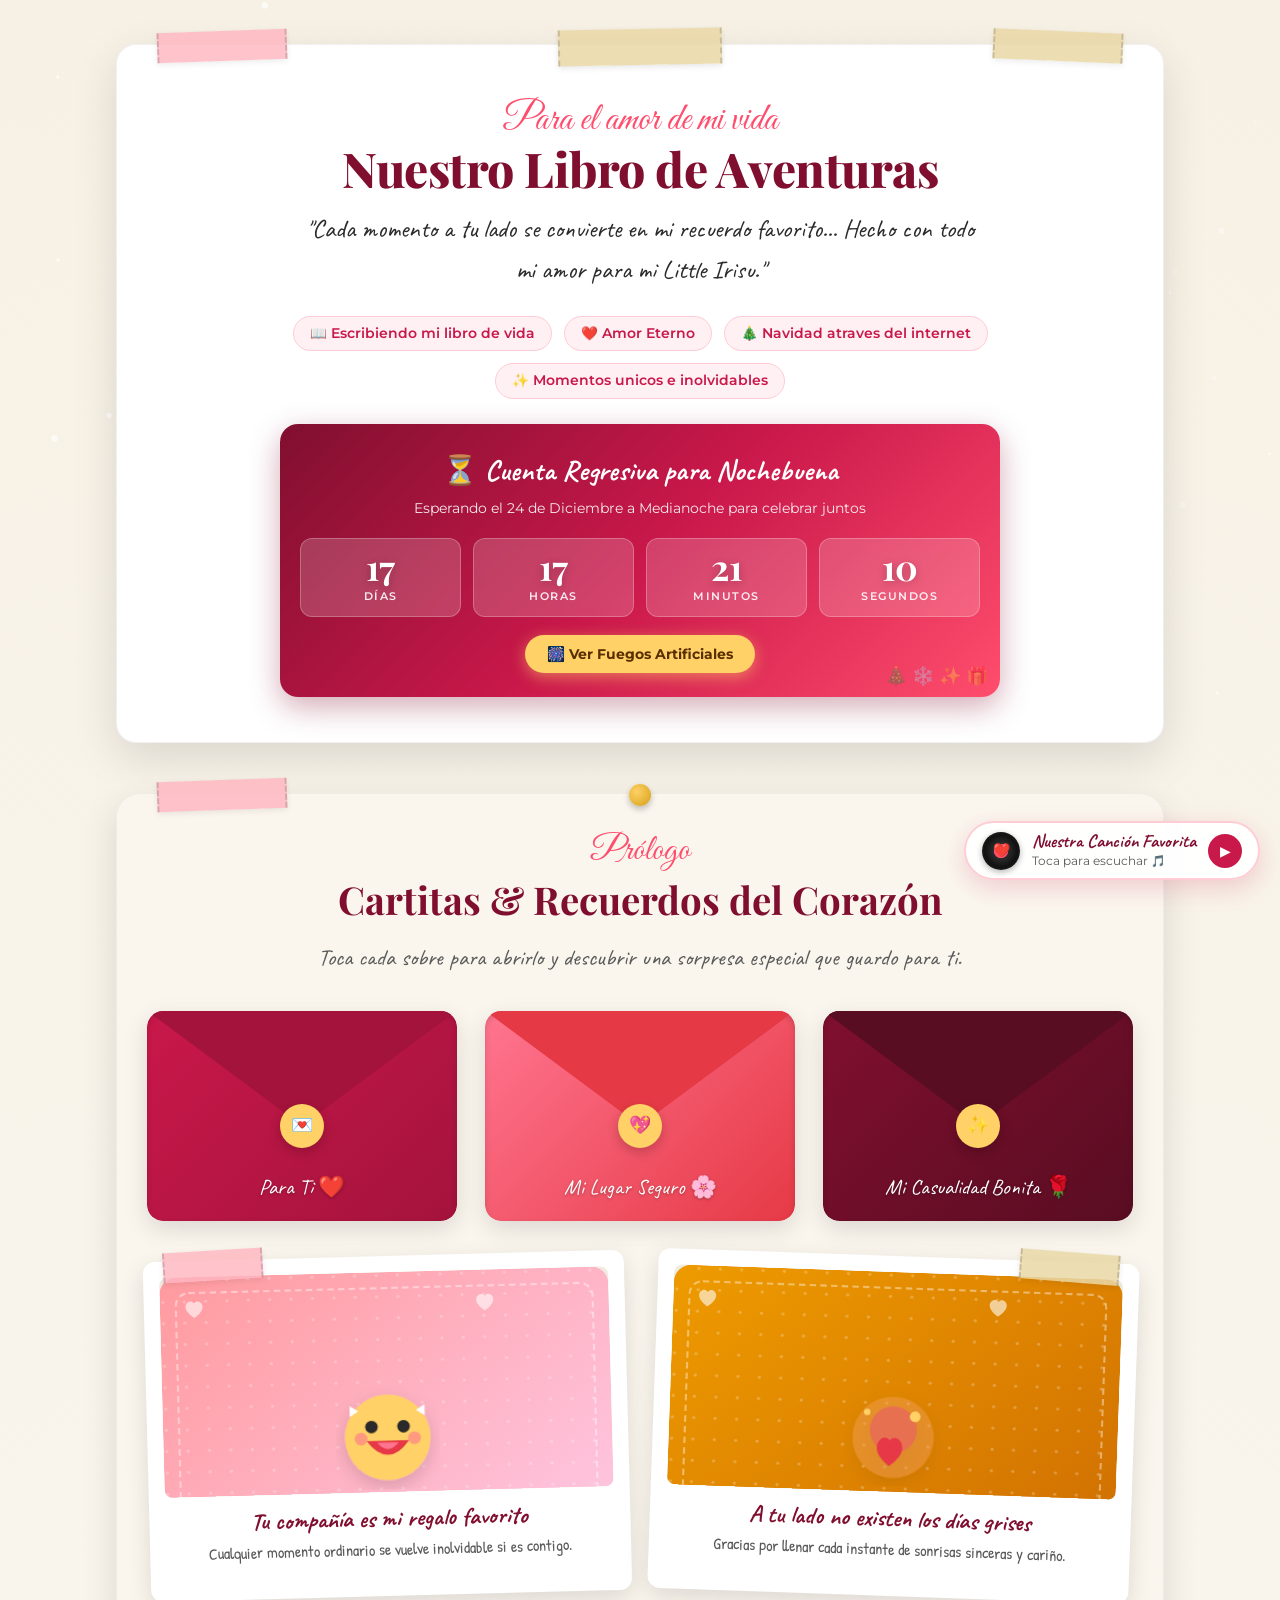
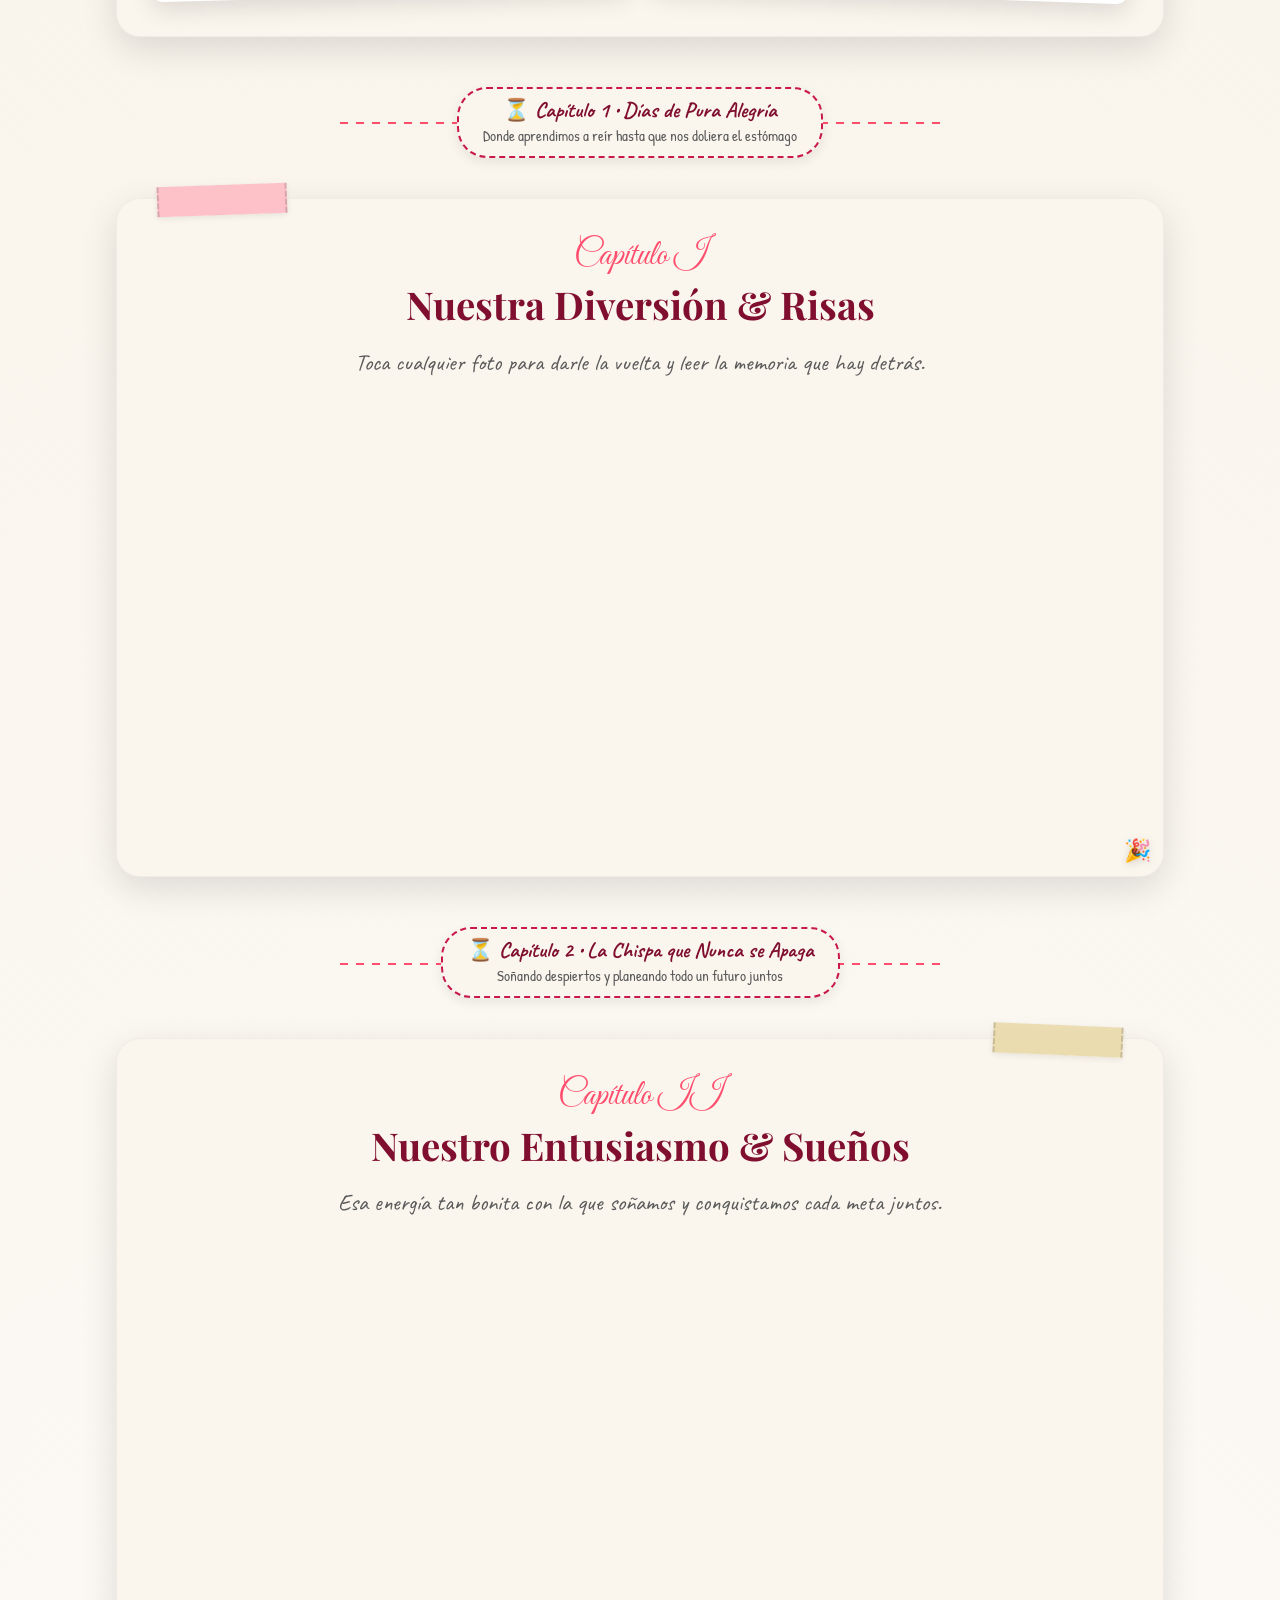
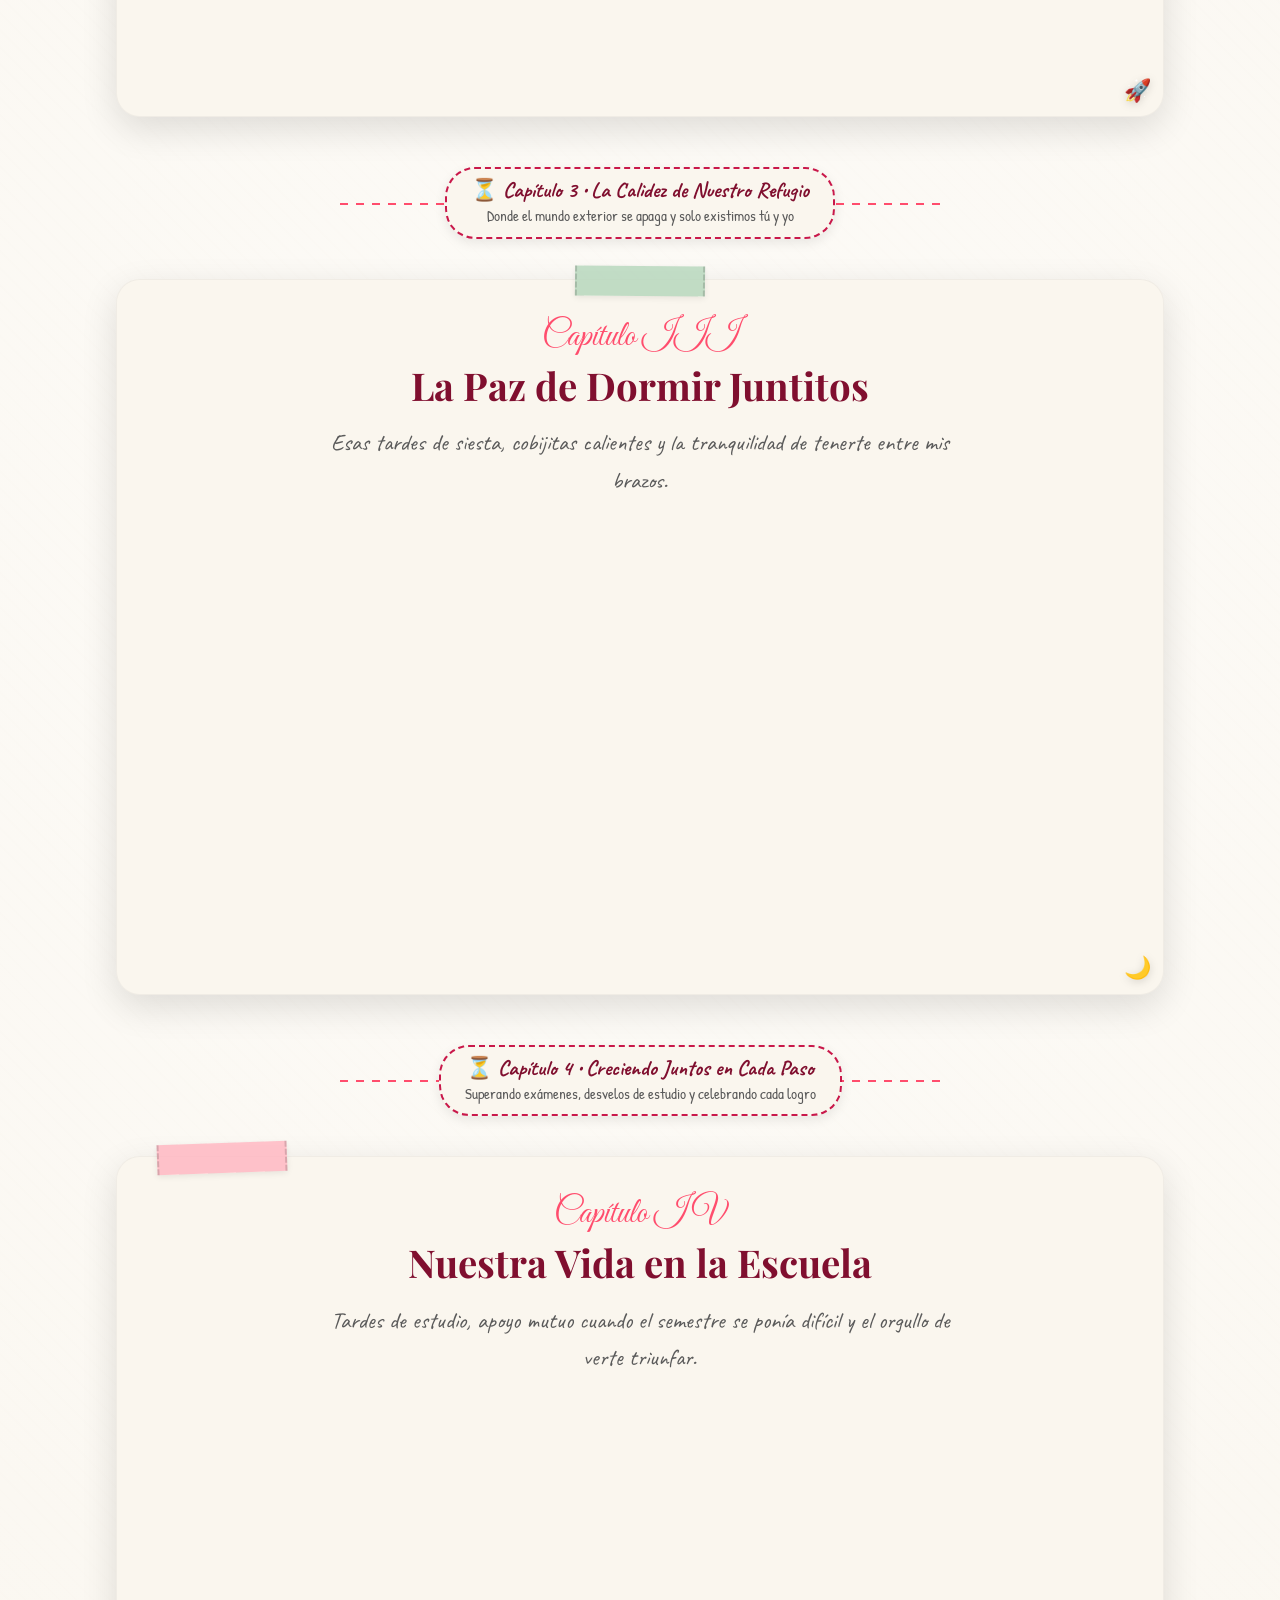
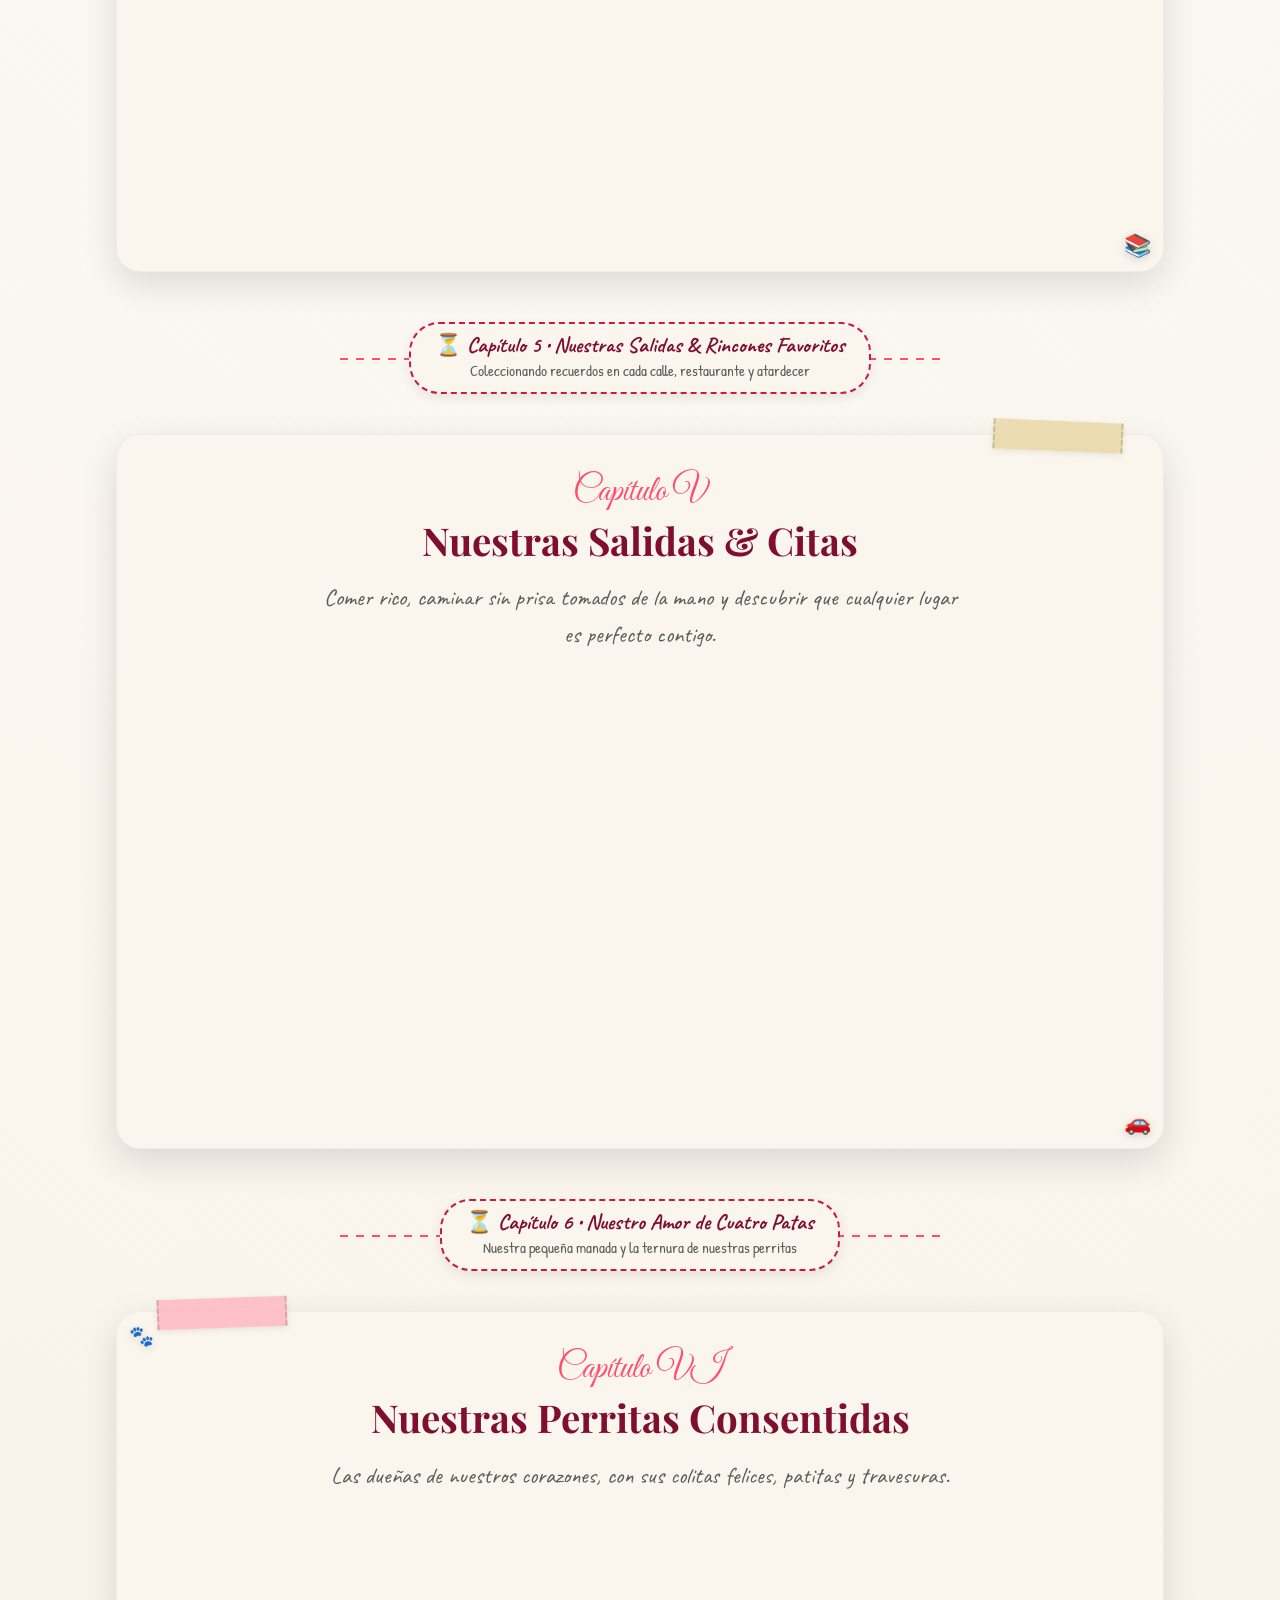
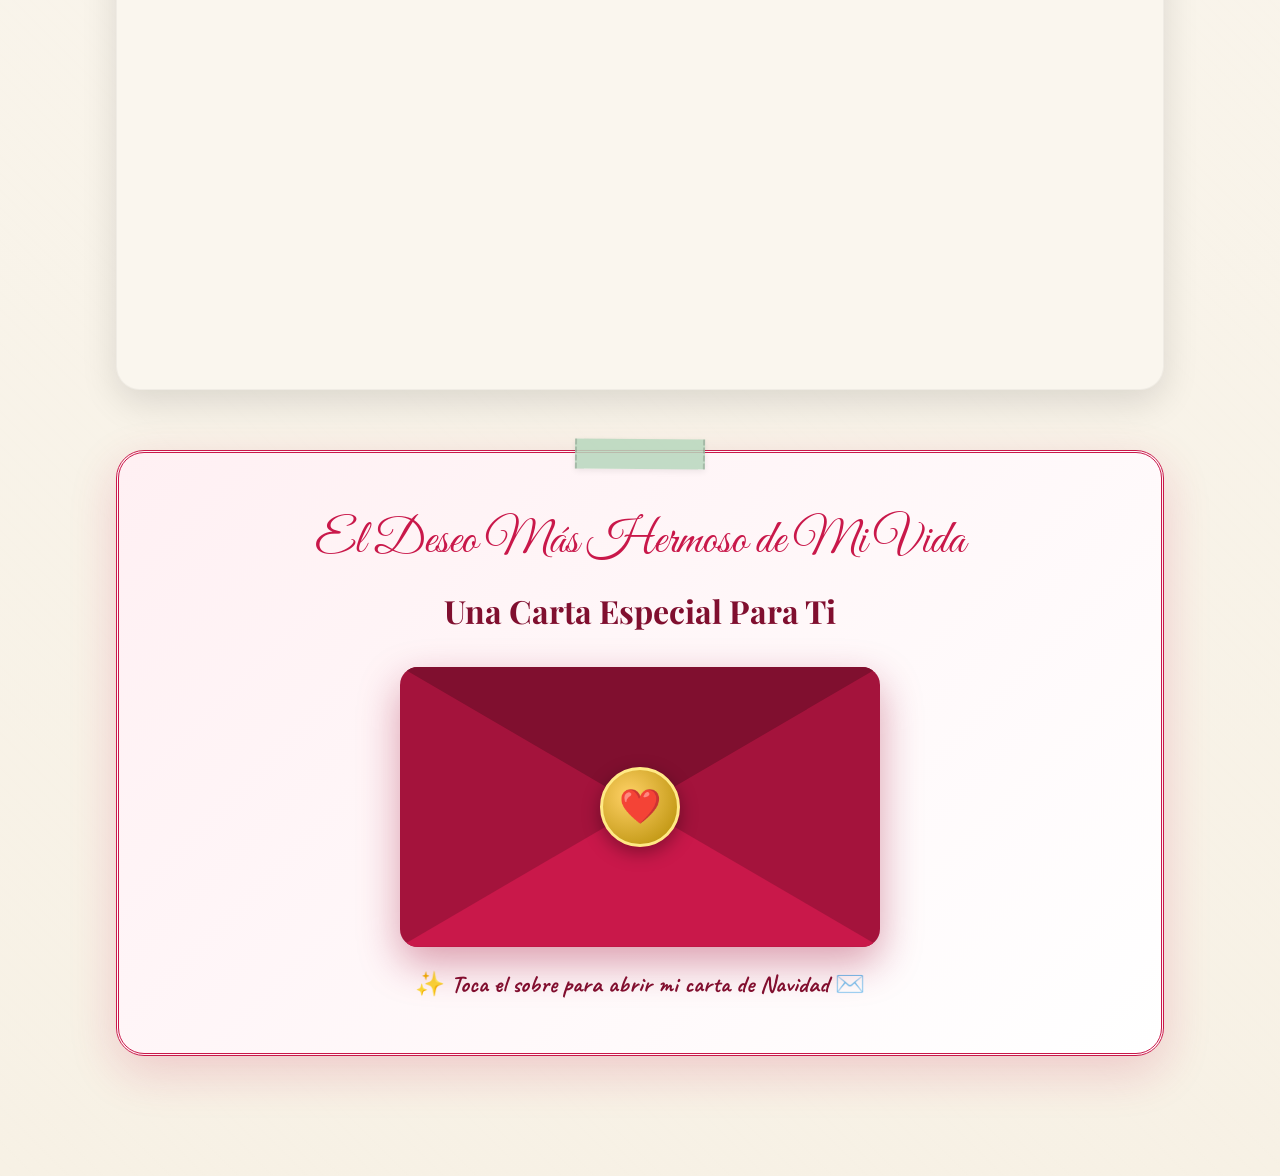
==== commit 0fda2515: "funcion de la lupa mejorada" ====
--- a/NAVIDAD CON MI PRINCESA.html
+++ b/NAVIDAD CON MI PRINCESA.html
@@ -484,7 +484,7 @@
               </div>
               <div class="polaroid-photo-wrapper">
                 <!-- 📸 FOTO: -->
-                <img src="assets/img/dormir/foto1.svg" alt="Siestas Juntos" class="polaroid-img">
+                <img src="assets/img/dormir/Foto 1 Durmiendo.jpg" alt="Siestas Juntos" class="polaroid-img">
               </div>
               <p class="polaroid-caption">Siestas Interminables 💤</p>
               <div class="card-hint-flip">🔄 Toca para girar la foto</div>
@@ -512,7 +512,7 @@
               </div>
               <div class="polaroid-photo-wrapper">
                 <!-- 📸 FOTO: -->
-                <img src="assets/img/dormir/foto2.svg" alt="Abrazados en el Frío" class="polaroid-img">
+                <img src="assets/img/dormir/durmiendo 2.jpg" alt="Abrazados en el Frío" class="polaroid-img">
               </div>
               <p class="polaroid-caption">Abrazaditos en el Frío 🧸</p>
               <div class="card-hint-flip">🔄 Toca para girar la foto</div>
@@ -540,7 +540,7 @@
               </div>
               <div class="polaroid-photo-wrapper">
                 <!-- 📸 FOTO: -->
-                <img src="assets/img/dormir/foto3.svg" alt="Desveladas de Amor" class="polaroid-img">
+                <img src="assets/img/dormir/durminedo 3.jpg" alt="Desveladas de Amor" class="polaroid-img">
               </div>
               <p class="polaroid-caption">Pláticas de Madrugada 🌌</p>
               <div class="card-hint-flip">🔄 Toca para girar la foto</div>
@@ -975,11 +975,11 @@
   <div class="lightbox-modal" id="lightbox-modal">
     <button class="lightbox-close" id="lightbox-close">✕</button>
     <div class="lightbox-card-container">
-      <div class="polaroid-face" style="padding: 16px 16px 24px;">
-        <div class="polaroid-photo-wrapper" style="height: 380px;">
+      <div class="polaroid-face">
+        <div class="polaroid-photo-wrapper">
           <img src="" alt="Recuerdo ampliado" class="polaroid-img" id="lightbox-img">
         </div>
-        <p class="polaroid-caption" id="lightbox-caption" style="margin-top: 15px;"></p>
+        <p class="polaroid-caption" id="lightbox-caption"></p>
       </div>
     </div>
   </div>
--- a/css/styles.css
+++ b/css/styles.css
@@ -71,18 +71,19 @@
 /* Floating Audio Player Bar */
 .audio-player-pill {
   position: fixed;
-  top: 18px;
-  right: 18px;
+  bottom: 20px;
+  right: 20px;
   z-index: 1000;
-  background: rgba(255, 255, 255, 0.92);
+  background: rgba(255, 255, 255, 0.94);
   backdrop-filter: blur(8px);
   border: 2px solid var(--blush-pink);
   border-radius: 40px;
-  padding: 8px 18px;
-  box-shadow: 0 8px 24px rgba(201, 24, 74, 0.15);
+  padding: 8px 16px;
+  box-shadow: 0 8px 24px rgba(201, 24, 74, 0.18);
   display: flex;
   align-items: center;
   gap: 12px;
+  max-width: calc(100vw - 32px);
   transition: all 0.3s cubic-bezier(0.175, 0.885, 0.32, 1.275);
 }
 
@@ -180,7 +181,7 @@
   background: #ffffff;
   border-radius: 20px;
   padding: 45px 30px;
-  margin-top: 50px;
+  margin-top: 24px;
   margin-bottom: 50px;
   box-shadow: 0 15px 45px var(--paper-shadow);
   position: relative;
@@ -285,7 +286,7 @@
 
 .countdown-grid {
   display: grid;
-  grid-template-columns: repeat(4, 1fr);
+  grid-template-columns: repeat(4, minmax(0, 1fr));
   gap: 12px;
   margin-bottom: 18px;
 }
@@ -467,7 +468,8 @@
    ========================================================== */
 .envelopes-row {
   display: grid;
-  grid-template-columns: repeat(auto-fit, minmax(290px, 1fr));
+  grid-template-columns: repeat(auto-fit, minmax(min(280px, 100%), 1fr));
+  align-items: start;
   gap: 28px;
   margin-bottom: 35px;
 }
@@ -481,33 +483,36 @@
 .envelope-wrapper {
   position: relative;
   width: 100%;
-  height: 270px;
-  background: #fdfaf6;
+  min-height: 210px;
+  background: transparent;
   border-radius: 16px;
-  box-shadow: 0 8px 24px rgba(0,0,0,0.1);
-  overflow: visible;
-  transition: transform 0.3s ease;
+  box-shadow: 0 8px 24px rgba(0,0,0,0.12);
+  overflow: hidden;
+  display: flex;
+  flex-direction: column;
+  justify-content: flex-end;
+  transition: transform 0.3s ease, box-shadow 0.3s ease;
 }
 
 .envelope-wrapper:hover {
   transform: translateY(-4px);
+  box-shadow: 0 12px 28px rgba(164, 19, 60, 0.2);
 }
 
 /* Envelope Body */
 .envelope-pocket {
-  position: absolute;
-  bottom: 0;
-  left: 0;
-  width: 100%;
-  height: 180px;
+  position: relative;
+  width: 100%;
+  height: 210px;
   background: linear-gradient(135deg, #c9184a 0%, #a4133c 100%);
-  border-radius: 0 0 16px 16px;
+  border-radius: 16px;
   z-index: 4;
   box-shadow: inset 0 3px 6px rgba(0,0,0,0.15);
   display: flex;
   align-items: flex-end;
   justify-content: center;
-  padding-bottom: 18px;
+  padding: 16px;
+  transition: height 0.45s ease, border-radius 0.45s ease;
 }
 
 .envelope-pocket.blush {
@@ -518,16 +523,23 @@
   background: linear-gradient(135deg, #800f2f 0%, #590d22 100%);
 }
 
+.envelope-card.is-open .envelope-pocket {
+  height: 60px;
+  border-radius: 0 0 16px 16px;
+  align-items: center;
+  padding: 10px 16px;
+}
+
 .envelope-flap {
   position: absolute;
-  top: 90px;
+  top: 0;
   left: 0;
   width: 100%;
-  height: 90px;
+  height: 115px;
   background: #a4133c;
   clip-path: polygon(0 0, 50% 100%, 100% 0);
   transform-origin: top;
-  transition: transform 0.6s cubic-bezier(0.4, 0, 0.2, 1);
+  transition: transform 0.45s cubic-bezier(0.4, 0, 0.2, 1), opacity 0.35s ease;
   z-index: 5;
 }
 
@@ -541,53 +553,57 @@
 
 .envelope-card.is-open .envelope-flap {
   transform: rotateX(180deg);
+  opacity: 0;
+  pointer-events: none;
   z-index: 2;
 }
 
-/* Inside Letter Card (Slides Out) */
+/* Inside Letter Card (Expands Cleanly on Open) */
 .envelope-letter {
-  position: absolute;
-  top: 50px;
-  left: 5%;
-  width: 90%;
-  height: 210px;
+  position: relative;
+  width: 100%;
+  max-height: 0;
+  opacity: 0;
   background: #fff;
-  border-radius: 12px;
-  box-shadow: 0 4px 16px rgba(0,0,0,0.15);
+  border-radius: 16px 16px 0 0;
+  padding: 0 16px;
+  z-index: 6;
+  transition: max-height 0.55s ease, opacity 0.4s ease, padding 0.4s ease;
+  display: flex;
+  flex-direction: column;
+  gap: 10px;
+  overflow: hidden;
+  border: 0 solid var(--blush-pink);
+}
+
+.envelope-card.is-open .envelope-letter {
+  max-height: 680px;
+  opacity: 1;
   padding: 16px;
-  z-index: 3;
-  transition: transform 0.6s cubic-bezier(0.175, 0.885, 0.32, 1.275);
-  display: flex;
-  flex-direction: column;
-  overflow: hidden;
   border: 1px dashed var(--blush-pink);
-}
-
-.envelope-card.is-open .envelope-letter {
-  transform: translateY(-90px);
-  z-index: 6;
-  height: 260px;
+  border-bottom: none;
 }
 
 .envelope-letter-img {
   width: 100%;
-  height: 120px;
+  aspect-ratio: 7 / 6;
+  height: auto;
+  max-height: 240px;
   object-fit: cover;
-  border-radius: 8px;
-  margin-bottom: 10px;
+  border-radius: 10px;
 }
 
 .envelope-letter-text {
   font-family: var(--font-hand);
-  font-size: 1.15rem;
+  font-size: 1.22rem;
   color: var(--text-dark);
-  line-height: 1.35;
-  overflow-y: auto;
+  line-height: 1.38;
+  text-align: center;
 }
 
 .envelope-seal-btn {
   position: absolute;
-  top: 135px;
+  top: 115px;
   left: 50%;
   transform: translate(-50%, -50%);
   width: 44px;
@@ -600,7 +616,7 @@
   justify-content: center;
   font-size: 18px;
   box-shadow: 0 4px 12px rgba(0,0,0,0.2);
-  z-index: 6;
+  z-index: 7;
   transition: all 0.3s;
 }
 
@@ -620,7 +636,7 @@
 /* Static Polaroids alongside envelopes */
 .static-memories-row {
   display: grid;
-  grid-template-columns: repeat(auto-fit, minmax(260px, 1fr));
+  grid-template-columns: repeat(auto-fit, minmax(min(260px, 100%), 1fr));
   gap: 25px;
   margin-top: 25px;
 }
@@ -630,13 +646,13 @@
    ========================================================== */
 .cards-grid {
   display: grid;
-  grid-template-columns: repeat(auto-fit, minmax(290px, 1fr));
+  grid-template-columns: repeat(auto-fit, minmax(min(280px, 100%), 1fr));
   gap: 30px;
 }
 
 .polaroid-flip-card {
   perspective: 1200px;
-  min-height: 420px;
+  height: 420px;
 }
 
 .polaroid-inner {
@@ -654,13 +670,8 @@
 
 /* Front & Back Faces */
 .polaroid-face {
-  position: absolute;
-  top: 0;
-  left: 0;
-  width: 100%;
-  height: 100%;
-  backface-visibility: hidden;
-  -webkit-backface-visibility: hidden;
+  position: relative;
+  width: 100%;
   border-radius: 12px;
   background: #ffffff;
   padding: 16px 16px 24px;
@@ -669,6 +680,15 @@
   flex-direction: column;
 }
 
+.polaroid-inner .polaroid-face {
+  position: absolute;
+  top: 0;
+  left: 0;
+  height: 100%;
+  backface-visibility: hidden;
+  -webkit-backface-visibility: hidden;
+}
+
 /* Front Face */
 .polaroid-front {
   transform: rotateY(0deg);
@@ -685,16 +705,27 @@
 .polaroid-photo-wrapper {
   position: relative;
   width: 100%;
-  height: 270px;
+  aspect-ratio: 7 / 6;
   border-radius: 8px;
   overflow: hidden;
   background: #f0ebe1;
 }
 
+.static-memories-row .polaroid-face {
+  height: 100%;
+  justify-content: flex-start;
+}
+
+.static-memories-row .polaroid-photo-wrapper {
+  height: 230px;
+  aspect-ratio: auto;
+}
+
 .polaroid-img {
   width: 100%;
   height: 100%;
   object-fit: cover;
+  object-position: center top;
   transition: transform 0.4s ease;
 }
 
@@ -704,14 +735,15 @@
 
 .polaroid-caption {
   font-family: var(--font-hand);
-  font-size: 1.55rem;
+  font-size: 1.5rem;
   font-weight: bold;
-  color: var(--text-dark);
+  color: var(--deep-red);
   text-align: center;
-  margin-top: 14px;
+  margin-top: 12px;
   line-height: 1.2;
-}
-
+  width: 100%;
+  background: transparent;
+}
 .card-hint-flip {
   font-family: var(--font-note);
   font-size: 0.85rem;
@@ -964,7 +996,7 @@
   max-height: 90vh;
   overflow-y: auto;
   border-radius: 20px;
-  padding: 45px 35px;
+  padding: 52px 35px 40px;
   position: relative;
   box-shadow: 0 20px 60px rgba(0,0,0,0.4);
   border: 8px solid #f2e8cf;
@@ -1038,7 +1070,8 @@
 
 .letter-couple-img {
   width: 100%;
-  height: 280px;
+  height: auto;
+  max-height: 280px;
   object-fit: cover;
   border-radius: 8px;
 }
@@ -1118,14 +1151,44 @@
 .lightbox-card-container {
   max-width: 500px;
   width: 100%;
-  perspective: 1200px;
+  max-height: 90vh;
+  display: flex;
+  align-items: center;
+  justify-content: center;
+}
+
+.lightbox-card-container .polaroid-face {
+  position: relative;
+  width: 100%;
+  height: auto;
+  padding: 16px 16px 22px;
+  align-items: center;
+}
+
+.lightbox-card-container .polaroid-photo-wrapper {
+  width: 100%;
+  aspect-ratio: auto;
+  height: auto;
+  max-height: 68vh;
+  display: flex;
+  align-items: center;
+  justify-content: center;
+  background: #f8f3eb;
+}
+
+.lightbox-card-container .polaroid-img {
+  width: 100%;
+  height: auto;
+  max-height: 68vh;
+  object-fit: contain;
+  object-position: center;
 }
 
 .lightbox-close {
   position: absolute;
-  top: 25px;
-  right: 25px;
-  background: rgba(255,255,255,0.2);
+  top: 20px;
+  right: 20px;
+  background: rgba(255, 255, 255, 0.22);
   color: #fff;
   border: none;
   width: 44px;
@@ -1133,6 +1196,16 @@
   border-radius: 50%;
   font-size: 20px;
   cursor: pointer;
+  display: flex;
+  align-items: center;
+  justify-content: center;
+  z-index: 10002;
+  transition: background 0.2s, transform 0.2s;
+}
+
+.lightbox-close:hover {
+  background: var(--primary-red);
+  transform: scale(1.08);
 }
 
 /* Photo Customizer Floating Widget */
@@ -1190,22 +1263,36 @@
 
 /* Responsive adjustments */
 @media (max-width: 768px) {
+  .hero-journal {
+    padding: 36px 20px;
+    margin-top: 18px;
+  }
   .hero-title {
     font-size: 2.2rem;
   }
   .hero-subtitle-top {
     font-size: 1.8rem;
   }
+  .hero-tagline {
+    font-size: 1.35rem;
+  }
   .section-title {
     font-size: 1.9rem;
   }
+  .section-dedication {
+    font-size: 1.25rem;
+  }
   .audio-player-pill {
-    top: 10px;
-    right: 10px;
+    bottom: 14px;
+    right: 14px;
     padding: 6px 12px;
+    gap: 10px;
+  }
+  .player-title {
+    font-size: 1.05rem;
   }
   .countdown-num {
-    font-size: 1.6rem;
+    font-size: 1.7rem;
   }
   .countdown-header {
     font-size: 1.4rem;
@@ -1213,16 +1300,50 @@
   .journal-section {
     padding: 30px 16px;
   }
+  .polaroid-flip-card {
+    height: 400px;
+  }
   .polaroid-face {
     padding: 12px 12px 18px;
   }
+  .back-note-text {
+    font-size: 1.28rem;
+    line-height: 1.4;
+  }
+  .sealed-envelope {
+    height: 220px;
+  }
   .letter-parchment {
-    padding: 30px 18px;
+    padding: 54px 20px 28px;
+  }
+  .letter-close-btn {
+    top: 12px;
+    right: 12px;
   }
   .letter-salutation {
-    font-size: 2.2rem;
+    font-size: 2.1rem;
   }
   .letter-body {
-    font-size: 1.3rem;
-  }
-}
+    font-size: 1.25rem;
+    text-align: left;
+  }
+}
+
+@media (max-width: 560px) {
+  .hero-journal {
+    padding: 32px 14px;
+  }
+  .countdown-box {
+    padding: 20px 14px;
+  }
+  .countdown-grid {
+    grid-template-columns: repeat(2, minmax(0, 1fr));
+    gap: 10px;
+  }
+  .countdown-label {
+    letter-spacing: 0.8px;
+  }
+  .time-lapse-badge {
+    padding: 8px 16px;
+  }
+}
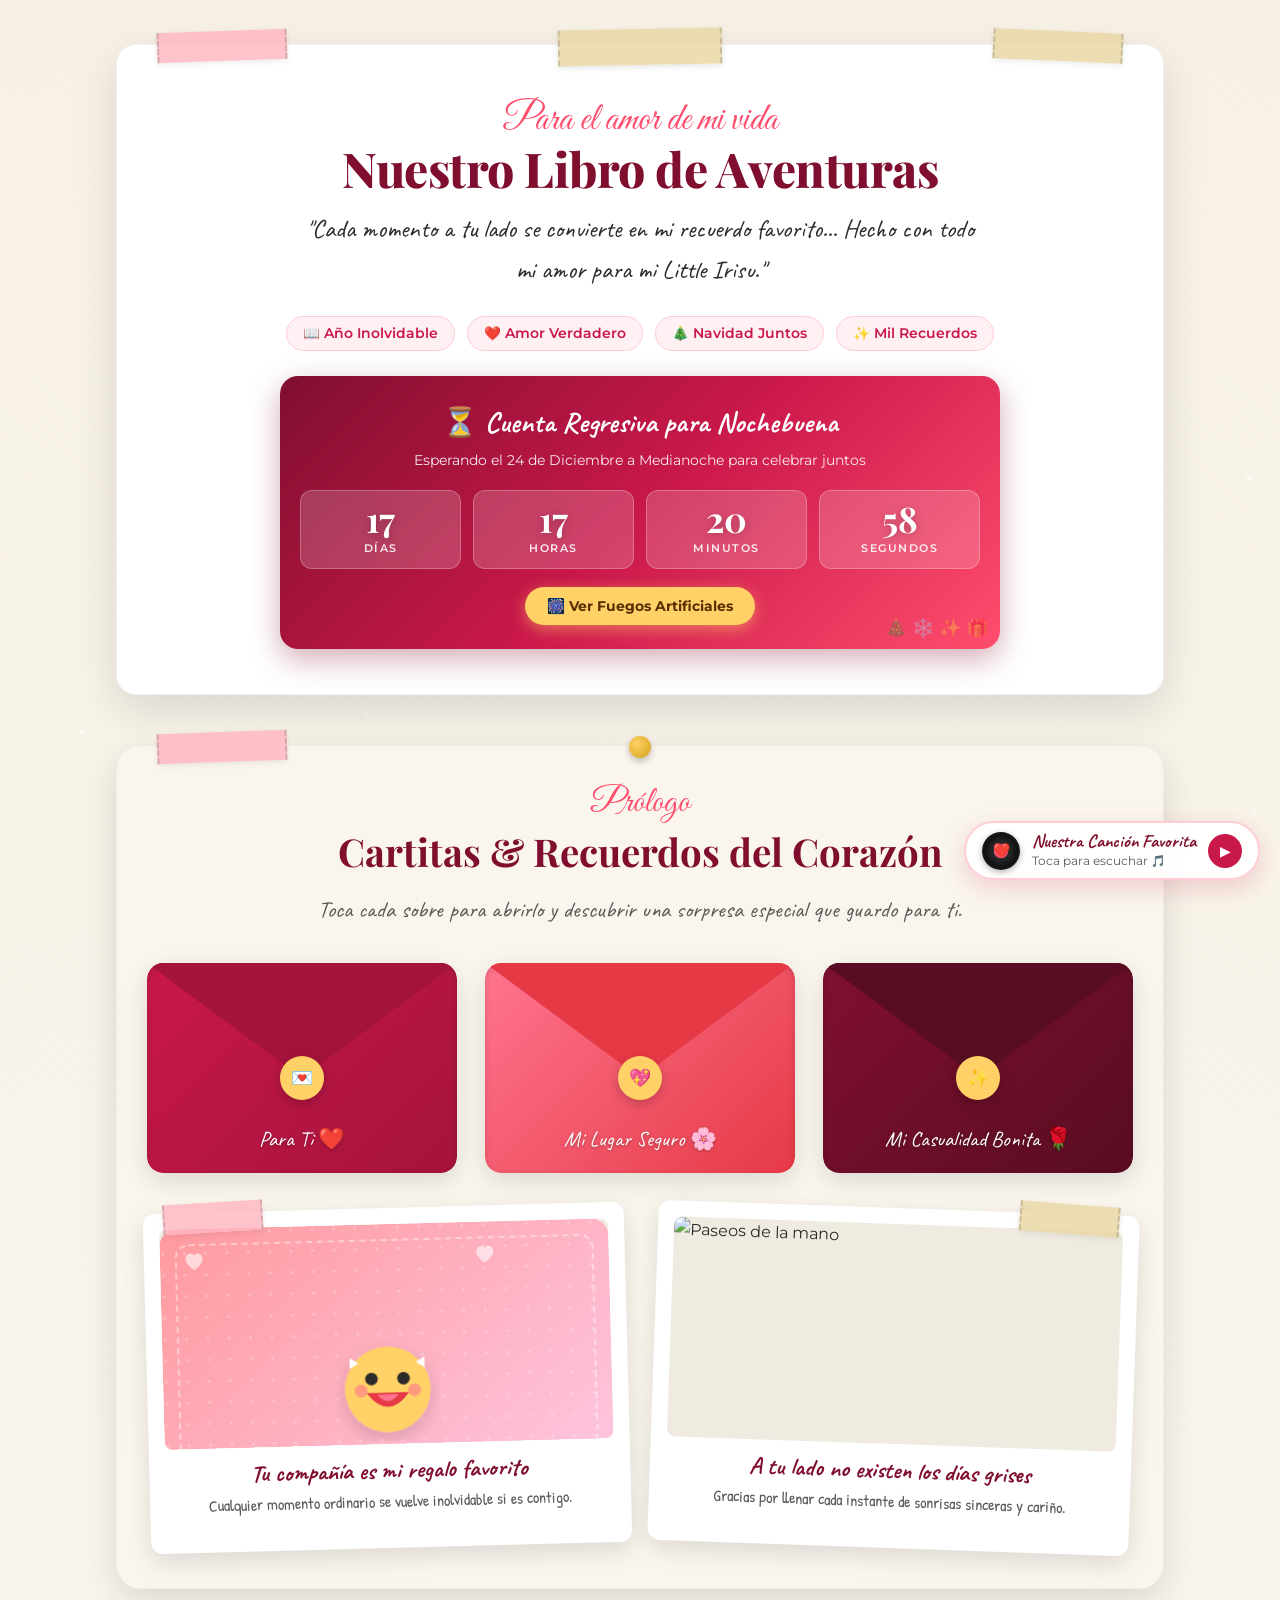
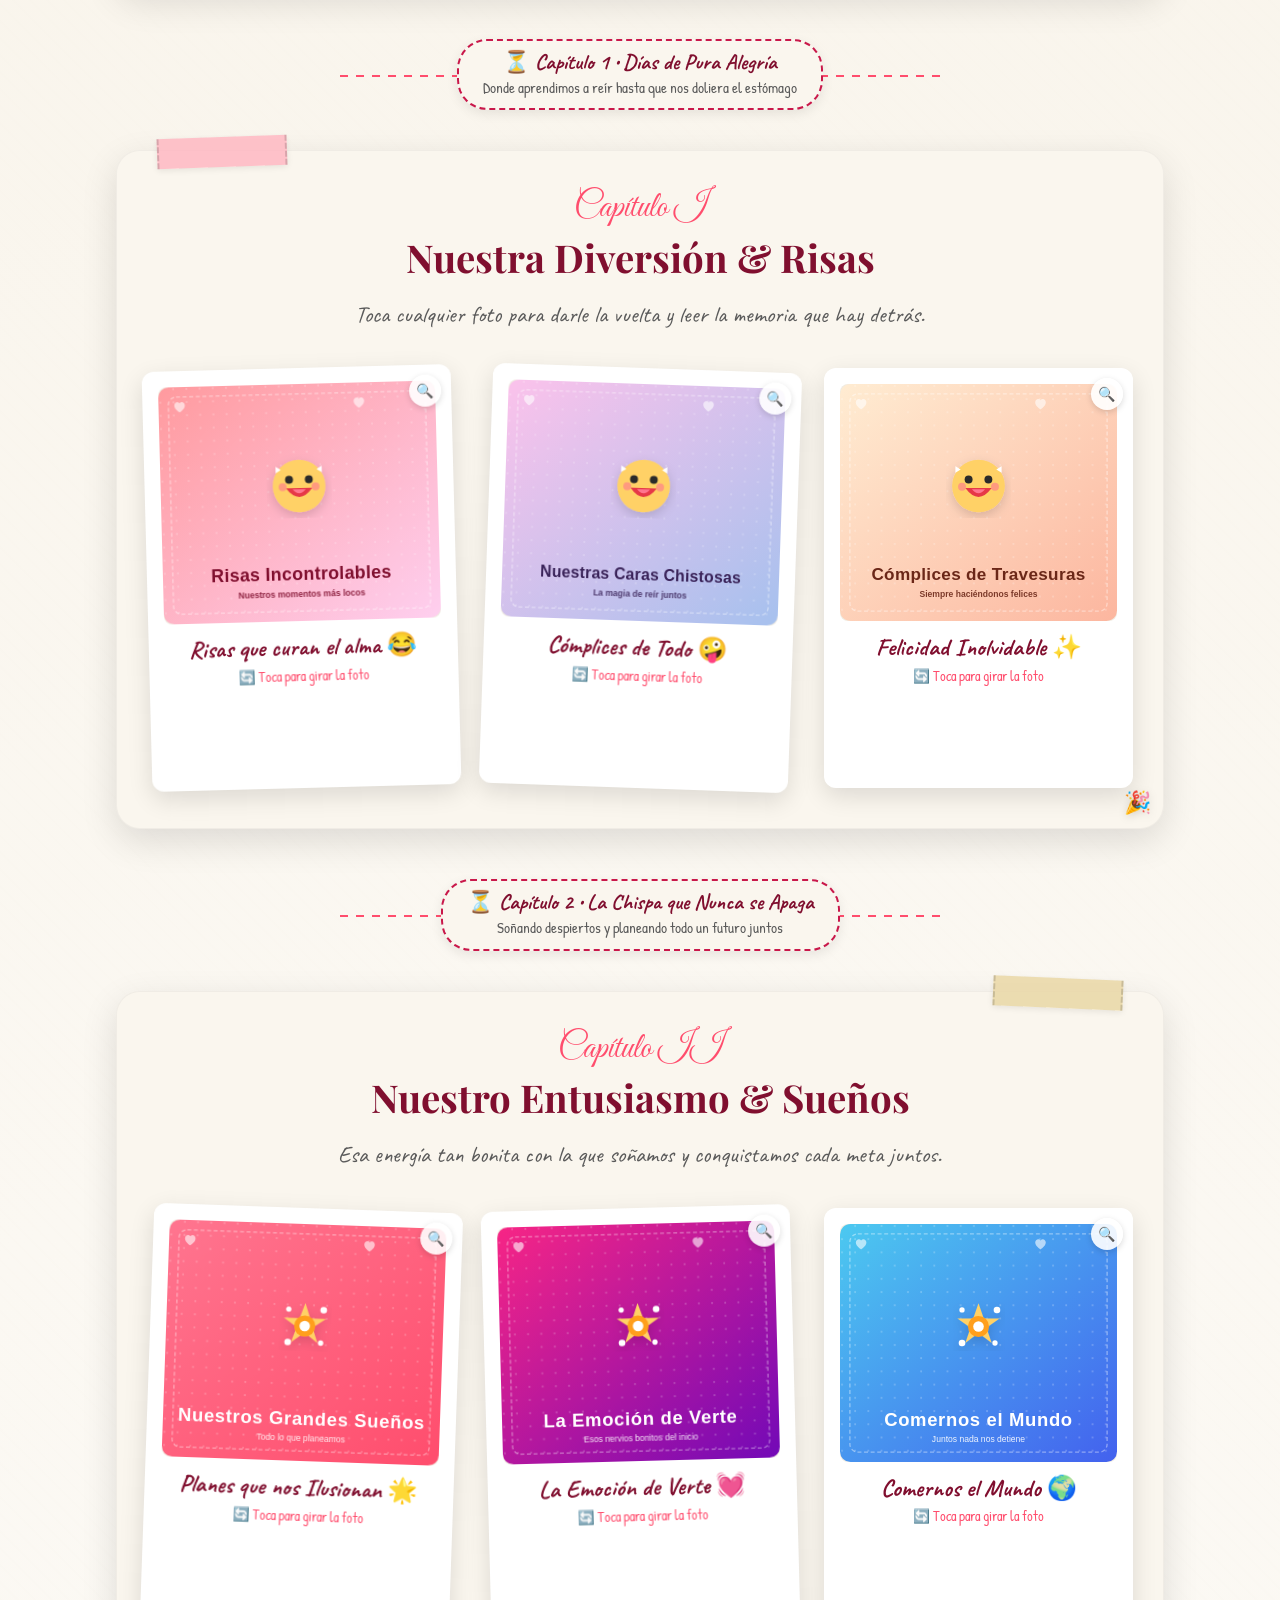
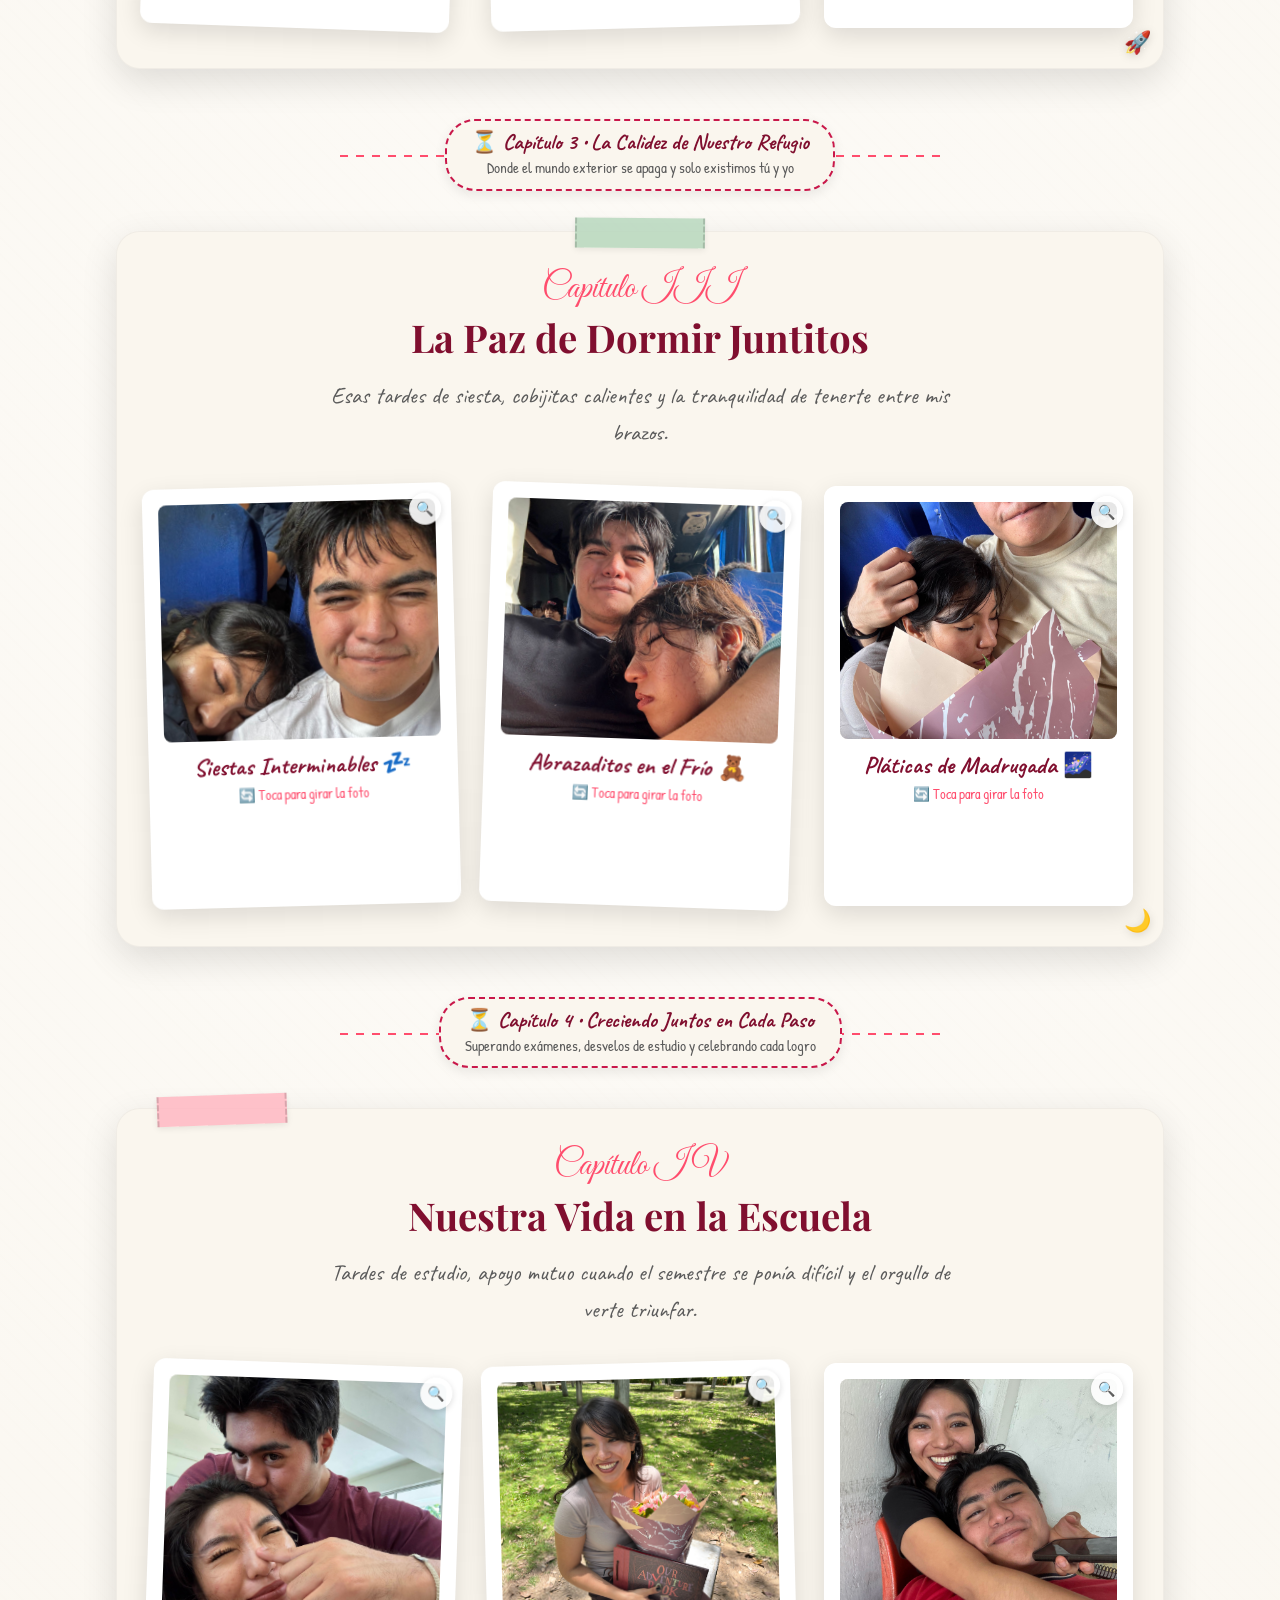
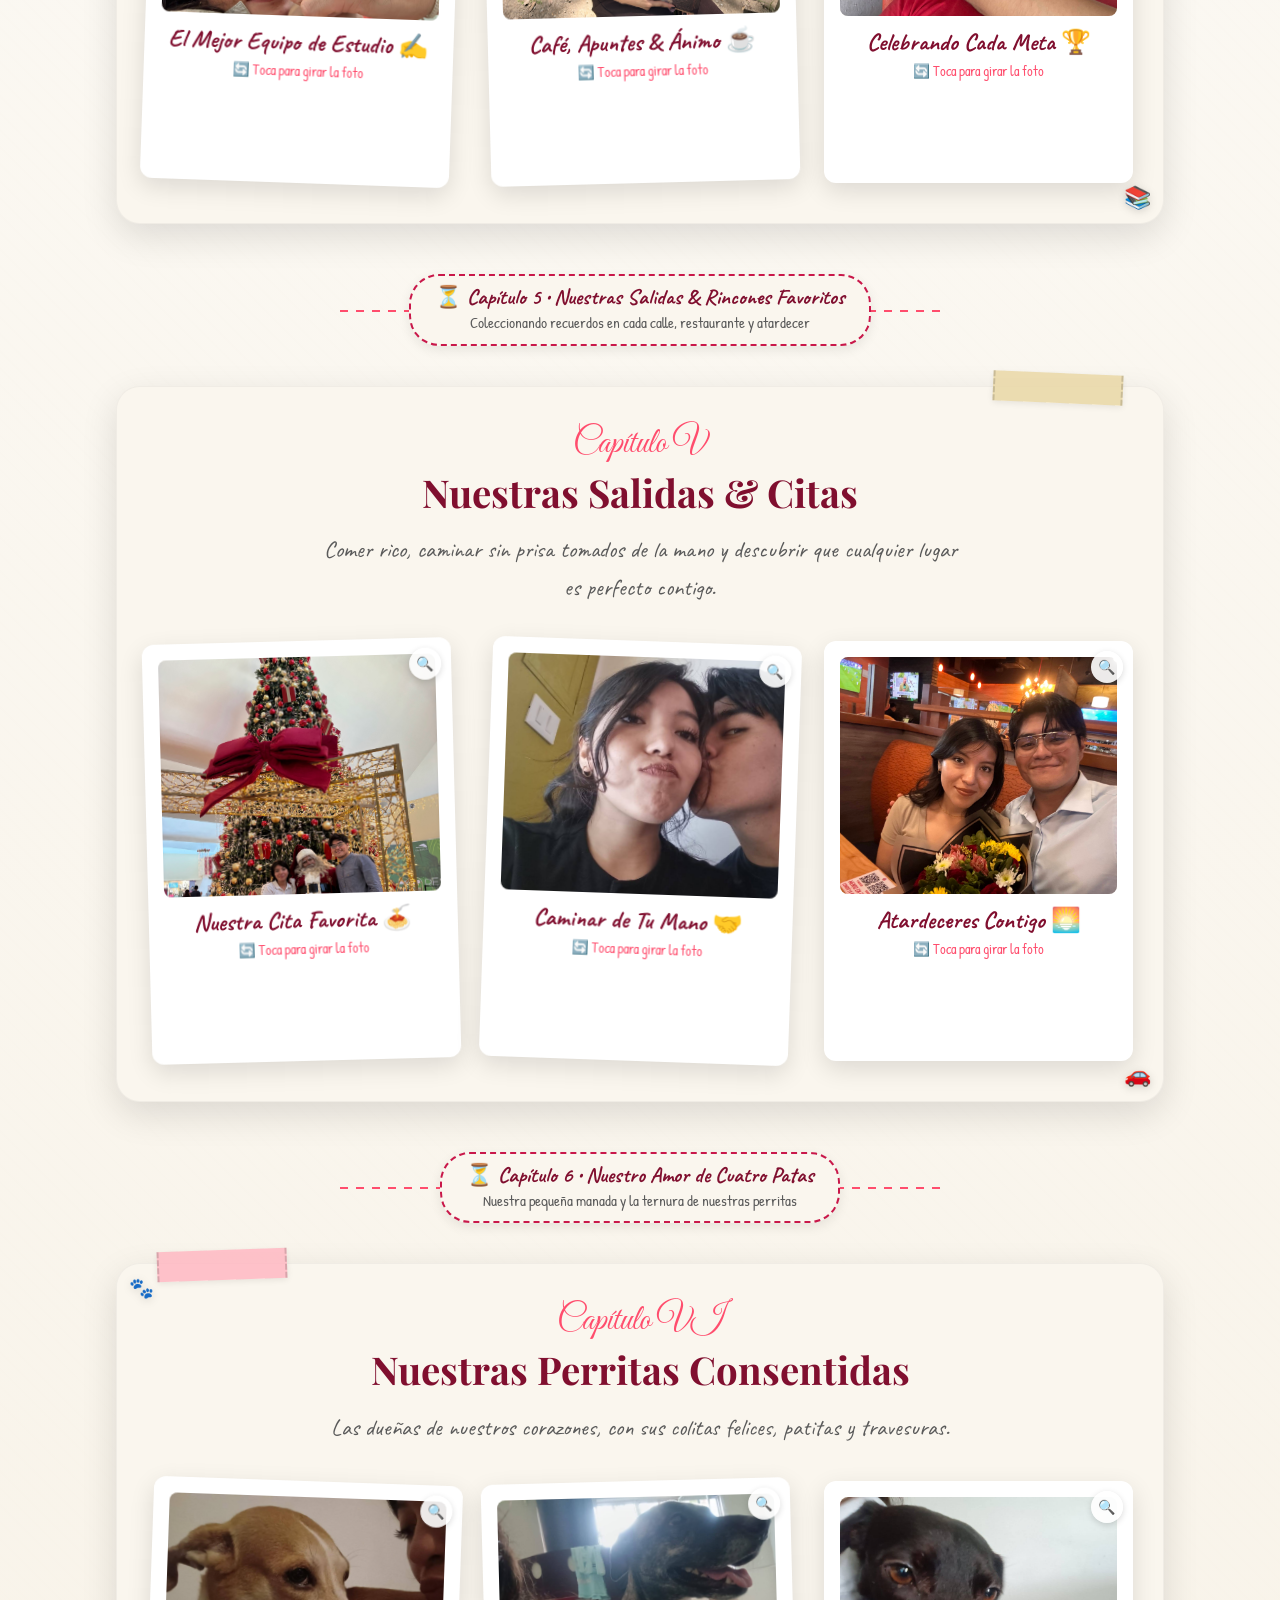
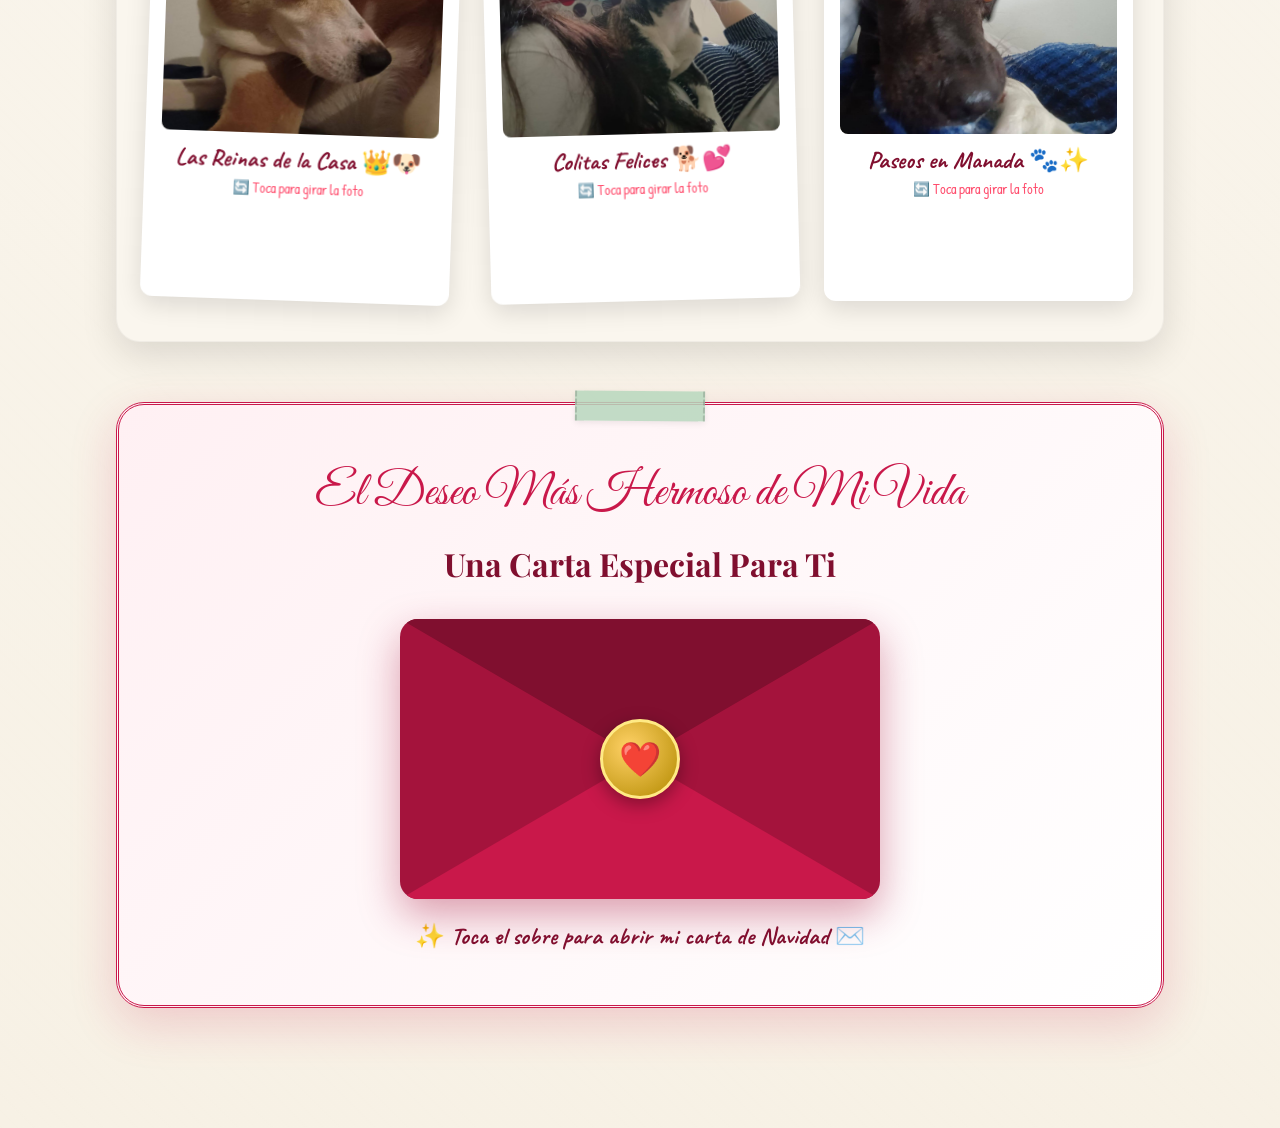
==== commit 01c95784: "cambio de imagenes" ====
--- a/NAVIDAD CON MI PRINCESA.html
+++ b/NAVIDAD CON MI PRINCESA.html
@@ -58,10 +58,10 @@
       <p class="hero-tagline">"Cada momento a tu lado se convierte en mi recuerdo favorito... Hecho con todo mi amor para mi Little Irisu."</p>
       
       <div class="hero-badges-row">
-        <span class="hero-badge">📖 Escribiendo mi libro de vida </span>
-        <span class="hero-badge">❤️ Amor  Eterno </span>
-        <span class="hero-badge">🎄 Navidad atraves del internet</span>
-        <span class="hero-badge">✨ Momentos unicos e inolvidables</span>
+        <span class="hero-badge">📖 Año Inolvidable</span>
+        <span class="hero-badge">❤️ Amor Verdadero</span>
+        <span class="hero-badge">🎄 Navidad Juntos</span>
+        <span class="hero-badge">✨ Mil Recuerdos</span>
       </div>
 
       <!-- ====================================================================
@@ -596,7 +596,7 @@
               </div>
               <div class="polaroid-photo-wrapper">
                 <!-- 📸 FOTO: -->
-                <img src="assets/img/escuela/foto1.svg" alt="Estudiando Juntos" class="polaroid-img">
+                <img src="assets/img/escuela/vida escuela1.jpg" alt="Estudiando Juntos" class="polaroid-img">
               </div>
               <p class="polaroid-caption">El Mejor Equipo de Estudio ✍️</p>
               <div class="card-hint-flip">🔄 Toca para girar la foto</div>
@@ -624,7 +624,7 @@
               </div>
               <div class="polaroid-photo-wrapper">
                 <!-- 📸 FOTO: -->
-                <img src="assets/img/escuela/foto2.svg" alt="Apoyo en Exámenes" class="polaroid-img">
+                <img src="assets/img/escuela/vida escuela2.jpg" alt="Apoyo en Exámenes" class="polaroid-img">
               </div>
               <p class="polaroid-caption">Café, Apuntes & Ánimo ☕</p>
               <div class="card-hint-flip">🔄 Toca para girar la foto</div>
@@ -642,6 +642,7 @@
             </div>
           </div>
         </div>
+        </button>
 
         <!-- 📸 TARJETA ESCUELA 3: -->
         <div class="polaroid-flip-card">
@@ -652,7 +653,7 @@
               </div>
               <div class="polaroid-photo-wrapper">
                 <!-- 📸 FOTO: -->
-                <img src="assets/img/escuela/foto3.svg" alt="Celebrando Logros" class="polaroid-img">
+                <img src="assets/img/escuela/vida escuela3.jpg" alt="Celebrando Logros" class="polaroid-img">
               </div>
               <p class="polaroid-caption">Celebrando Cada Meta 🏆</p>
               <div class="card-hint-flip">🔄 Toca para girar la foto</div>
@@ -708,7 +709,7 @@
               </div>
               <div class="polaroid-photo-wrapper">
                 <!-- 📸 FOTO: -->
-                <img src="assets/img/salidas/foto1.svg" alt="Citas Románticas" class="polaroid-img">
+                <img src="assets/img/salidas/salida1.jpg" alt="Citas Románticas" class="polaroid-img">
               </div>
               <p class="polaroid-caption">Nuestra Cita Favorita 🍝</p>
               <div class="card-hint-flip">🔄 Toca para girar la foto</div>
@@ -736,7 +737,7 @@
               </div>
               <div class="polaroid-photo-wrapper">
                 <!-- 📸 FOTO: -->
-                <img src="assets/img/salidas/foto2.svg" alt="Paseos Juntos" class="polaroid-img">
+                <img src="assets/img/salidas/salida2.jpg" alt="Paseos Juntos" class="polaroid-img">
               </div>
               <p class="polaroid-caption">Caminar de Tu Mano 🤝</p>
               <div class="card-hint-flip">🔄 Toca para girar la foto</div>
@@ -764,7 +765,7 @@
               </div>
               <div class="polaroid-photo-wrapper">
                 <!-- 📸 FOTO: -->
-                <img src="assets/img/salidas/foto3.svg" alt="Atardeceres Mágicos" class="polaroid-img">
+                <img src="assets/img/salidas/salida3.jpg" alt="Atardeceres Mágicos" class="polaroid-img">
               </div>
               <p class="polaroid-caption">Atardeceres Contigo 🌅</p>
               <div class="card-hint-flip">🔄 Toca para girar la foto</div>
@@ -820,7 +821,7 @@
               </div>
               <div class="polaroid-photo-wrapper">
                 <!-- 📸 FOTO: -->
-                <img src="assets/img/perritas/foto1.svg" alt="Nuestras Perritas" class="polaroid-img">
+                <img src="assets/img/perritas/perro1.jpg" alt="Nuestras Perritas" class="polaroid-img">
               </div>
               <p class="polaroid-caption">Las Reinas de la Casa 👑🐶</p>
               <div class="card-hint-flip">🔄 Toca para girar la foto</div>
@@ -848,7 +849,7 @@
               </div>
               <div class="polaroid-photo-wrapper">
                 <!-- 📸 FOTO: -->
-                <img src="assets/img/perritas/foto2.svg" alt="Amor Incondicional" class="polaroid-img">
+                <img src="assets/img/perritas/perro2.jpg" alt="Amor Incondicional" class="polaroid-img">
               </div>
               <p class="polaroid-caption">Colitas Felices 🐕💕</p>
               <div class="card-hint-flip">🔄 Toca para girar la foto</div>
@@ -876,7 +877,7 @@
               </div>
               <div class="polaroid-photo-wrapper">
                 <!-- 📸 FOTO: -->
-                <img src="assets/img/perritas/foto3.svg" alt="Paseos Perrunos" class="polaroid-img">
+                <img src="assets/img/perritas/perro3.jpg" alt="Paseos Perrunos" class="polaroid-img">
               </div>
               <p class="polaroid-caption">Paseos en Manada 🐾✨</p>
               <div class="card-hint-flip">🔄 Toca para girar la foto</div>
